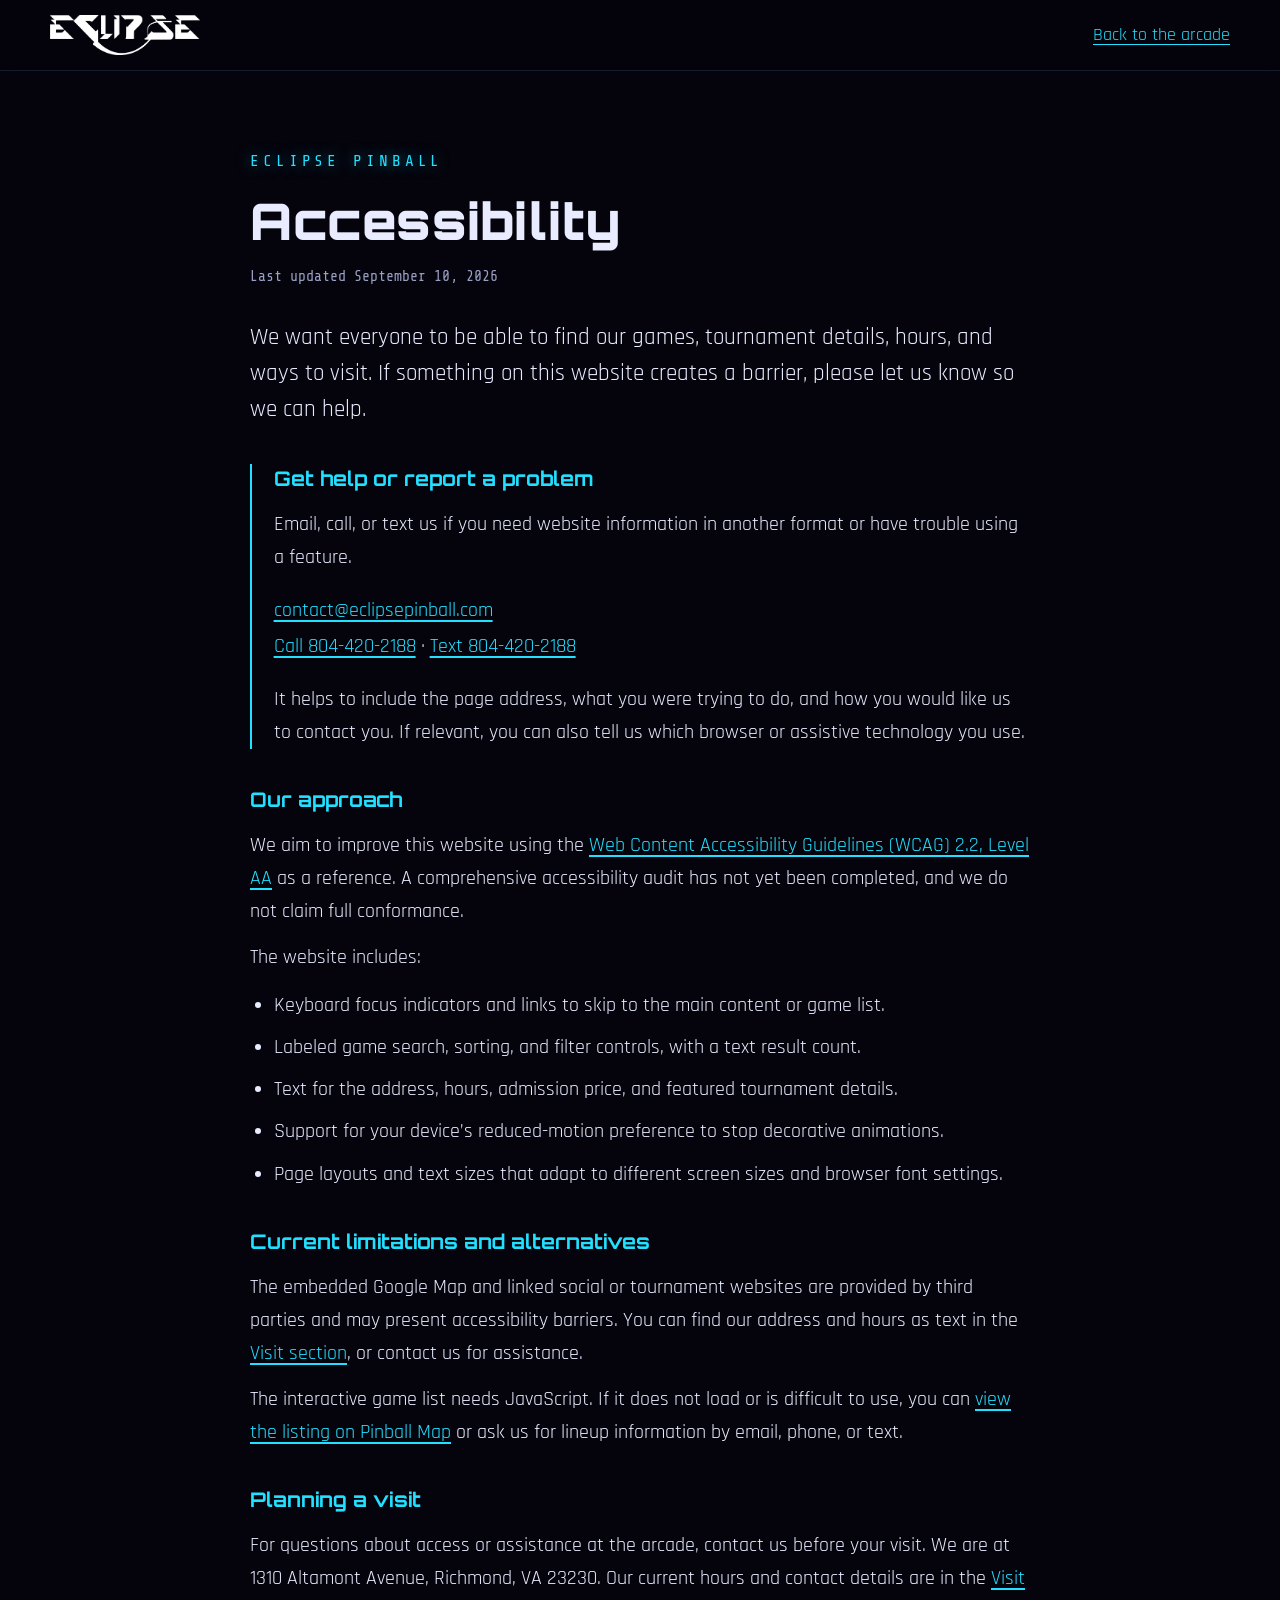
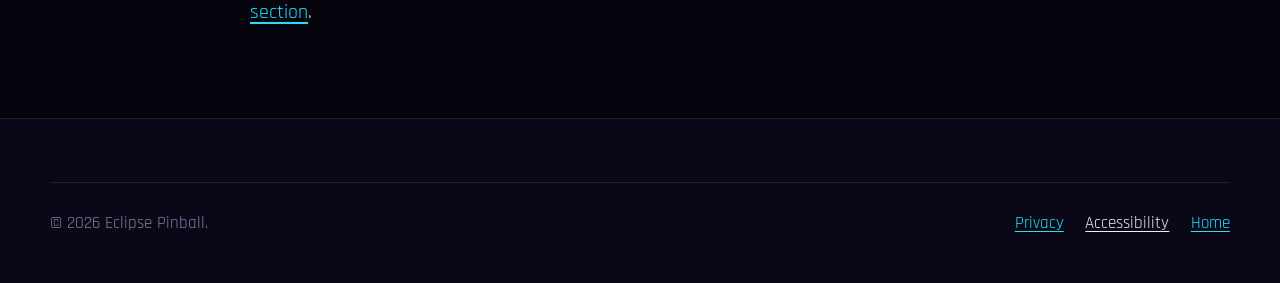
==== accessibility.html @ adfed713 "Add privacy and accessibility information pages" ====
<!DOCTYPE html>
<html lang="en">
<head>
  <meta charset="utf-8">
  <meta name="viewport" content="width=device-width, initial-scale=1">
  <title>Accessibility | Eclipse Pinball</title>
  <meta name="description" content="Accessibility information and ways to get help using the Eclipse Pinball website or planning your visit.">
  <meta name="theme-color" content="#05040c">
  <link rel="canonical" href="https://www.eclipsepinball.com/accessibility.html">
  <link rel="icon" href="assets/eclipse-badge.jpg">
  <link rel="stylesheet" href="assets/site.css">
</head>
<body class="policy-page">
  <a class="skip-link" href="#main-content">Skip to content</a>
  <header class="nav policy-header">
    <div class="wrap nav-in">
      <a class="policy-brand" href="index.html" aria-label="Eclipse Pinball home">
        <img src="assets/eclipse-wordmark-white.png" width="150" height="40" alt="Eclipse Pinball">
      </a>
      <a class="policy-back" href="index.html">Back to the arcade</a>
    </div>
  </header>

  <main class="wrap policy-document" id="main-content" tabindex="-1">
    <p class="eyebrow">Eclipse Pinball</p>
    <h1>Accessibility</h1>
    <p class="policy-date">Last updated <time datetime="2026-09-10">September 10, 2026</time></p>
    <p class="policy-intro">We want everyone to be able to find our games, tournament details, hours, and ways to visit. If something on this website creates a barrier, please let us know so we can help.</p>

    <section class="policy-section policy-contact" aria-labelledby="accessibility-help">
      <h2 id="accessibility-help">Get help or report a problem</h2>
      <p>Email, call, or text us if you need website information in another format or have trouble using a feature.</p>
      <address>
        <a href="mailto:contact@eclipsepinball.com?subject=Website%20accessibility">contact@eclipsepinball.com</a><br>
        <a href="tel:+18044202188">Call 804-420-2188</a> · <a href="sms:+18044202188">Text 804-420-2188</a>
      </address>
      <p>It helps to include the page address, what you were trying to do, and how you would like us to contact you. If relevant, you can also tell us which browser or assistive technology you use.</p>
    </section>

    <section class="policy-section" aria-labelledby="accessibility-approach">
      <h2 id="accessibility-approach">Our approach</h2>
      <p>We aim to improve this website using the <a href="https://www.w3.org/TR/WCAG22/">Web Content Accessibility Guidelines (WCAG) 2.2, Level AA</a> as a reference. A comprehensive accessibility audit has not yet been completed, and we do not claim full conformance.</p>
      <p>The website includes:</p>
      <ul>
        <li>Keyboard focus indicators and links to skip to the main content or game list.</li>
        <li>Labeled game search, sorting, and filter controls, with a text result count.</li>
        <li>Text for the address, hours, admission price, and featured tournament details.</li>
        <li>Support for your device’s reduced-motion preference to stop decorative animations.</li>
        <li>Page layouts and text sizes that adapt to different screen sizes and browser font settings.</li>
      </ul>
    </section>

    <section class="policy-section" aria-labelledby="accessibility-limitations">
      <h2 id="accessibility-limitations">Current limitations and alternatives</h2>
      <p>The embedded Google Map and linked social or tournament websites are provided by third parties and may present accessibility barriers. You can find our address and hours as text in the <a href="index.html#visit">Visit section</a>, or contact us for assistance.</p>
      <p>The interactive game list needs JavaScript. If it does not load or is difficult to use, you can <a href="https://pinballmap.com/map/?by_location_id=15825">view the listing on Pinball Map</a> or ask us for lineup information by email, phone, or text.</p>
    </section>

    <section class="policy-section" aria-labelledby="visiting-the-arcade">
      <h2 id="visiting-the-arcade">Planning a visit</h2>
      <p>For questions about access or assistance at the arcade, contact us before your visit. We are at 1310 Altamont Avenue, Richmond, VA 23230. Our current hours and contact details are in the <a href="index.html#visit">Visit section</a>.</p>
    </section>
  </main>

  <footer class="site policy-footer">
    <div class="wrap legal">
      <span>© 2026 Eclipse Pinball.</span>
      <nav class="policy-links" aria-label="Policies">
        <a href="privacy.html">Privacy</a>
        <a href="accessibility.html" aria-current="page">Accessibility</a>
        <a href="index.html">Home</a>
      </nav>
    </div>
  </footer>
</body>
</html>
---- assets/site.css ----
@font-face{font-family:'Orbitron';font-style:normal;font-weight:500;font-display:swap;src:url([data-uri]) format('woff2')}
@font-face{font-family:'Orbitron';font-style:normal;font-weight:700;font-display:swap;src:url([data-uri]) format('woff2')}
@font-face{font-family:'Orbitron';font-style:normal;font-weight:900;font-display:swap;src:url([data-uri]) format('woff2')}
@font-face{font-family:'Rajdhani';font-style:normal;font-weight:400;font-display:swap;src:url([data-uri]) format('woff2')}
@font-face{font-family:'Rajdhani';font-style:normal;font-weight:600;font-display:swap;src:url([data-uri]) format('woff2')}
@font-face{font-family:'Share Tech Mono';font-style:normal;font-weight:400;font-display:swap;src:url([data-uri]) format('woff2')}


/* ============================================================
   ECLIPSE PINBALL — design tokens
   ============================================================ */
:root{
  --void:#05040c;
  --ink:#0a0816;
  --panel:#100d20;
  --line:rgba(140,170,255,.14);
  --cyan:#22e0ff;
  --magenta:#ff2f8e;
  --violet:#8a5cff;
  --amber:#ffb43a;
  --text:#e9ecff;
  --dim:#9aa0c4;
  --faint:#7a80a4;   /* 5.15:1 on --ink — WCAG AA for normal text */
  --display:'Orbitron',system-ui,sans-serif;
  --body:'Rajdhani',system-ui,-apple-system,sans-serif;
  --mono:'Share Tech Mono',ui-monospace,monospace;
  --maxw:1180px;
  --r:14px;
}

*,*::before,*::after{box-sizing:border-box}
/* the UA stylesheet's [hidden]{display:none} loses to any explicit display
   rule (e.g. .btn{display:inline-flex}), so make it win */
[hidden]{display:none!important}
/* 112.5% of the user's base size = 18px by default, and every rem below
   scales with it. Using a percentage (not a px value) keeps browser
   font-size preferences working. */
html{font-size:112.5%;scroll-behavior:smooth;-webkit-text-size-adjust:100%}
body{
  margin:0;background:var(--void);color:var(--text);
  font-family:var(--body);font-size:1rem;line-height:1.62;
  overflow-x:hidden;
  -webkit-font-smoothing:antialiased;
}
img{max-width:100%;display:block}
a{color:var(--cyan);text-decoration:none}
a:hover{color:#fff}

:focus-visible{outline:2px solid var(--cyan);outline-offset:3px;border-radius:4px}

.wrap{width:min(100% - 2.5rem,var(--maxw));margin-inline:auto}

/* ---------- CRT scanlines + vignette ---------- */
.crt{
  position:fixed;inset:0;pointer-events:none;z-index:900;
  background:repeating-linear-gradient(
    to bottom,
    rgba(0,0,0,0) 0px, rgba(0,0,0,0) 2px,
    rgba(0,0,0,.22) 3px, rgba(0,0,0,.22) 4px);
  mix-blend-mode:multiply;opacity:.38;
}
.vig{
  position:fixed;inset:0;pointer-events:none;z-index:899;
  background:radial-gradient(ellipse at 50% 40%,transparent 40%,rgba(0,0,0,.65) 100%);
}

/* ---------- shared type ---------- */
.eyebrow{
  font-family:var(--mono);font-size:.9rem;letter-spacing:.24em;
  text-transform:uppercase;color:var(--cyan);margin:0 0 .9rem;
  text-shadow:0 0 14px rgba(34,224,255,.55);
}
h2.sec{
  font-family:var(--display);font-weight:900;
  font-size:clamp(1.9rem,5.2vw,3.1rem);
  letter-spacing:.04em;text-transform:uppercase;
  margin:0 0 .5rem;line-height:1.05;
}
h2.sec em{
  font-style:normal;
  background:linear-gradient(100deg,var(--cyan),var(--violet) 45%,var(--magenta));
  -webkit-background-clip:text;background-clip:text;color:transparent;
}
.lede{color:var(--dim);max-width:62ch;margin:0 0 2.4rem;font-size:1.16rem}

section{
  padding:clamp(4rem,10vw,7.5rem) 0;position:relative;
  scroll-margin-top:80px; /* clear the sticky nav on anchor jumps */
}
.hero{scroll-margin-top:0}

/* ---------- buttons ---------- */
.btn{
  display:inline-flex;align-items:center;gap:.55rem;
  font-family:var(--display);font-weight:700;font-size:.9rem;
  letter-spacing:.09em;text-transform:uppercase;
  min-height:44px;padding:.95rem 1.5rem;border-radius:999px;
  border:1px solid rgba(34,224,255,.4);
  color:var(--text);background:rgba(34,224,255,.06);
  text-align:center;transition:.22s ease;cursor:pointer;
}
.btn:hover{
  color:#04121a;background:var(--cyan);border-color:var(--cyan);
  box-shadow:0 0 30px rgba(34,224,255,.55);transform:translateY(-2px);
}
.btn.alt{border-color:rgba(255,47,142,.45);background:rgba(255,47,142,.07)}
.btn.alt:hover{background:var(--magenta);border-color:var(--magenta);color:#1a0410;box-shadow:0 0 30px rgba(255,47,142,.5)}

/* ============================================================
   NAV
   ============================================================ */
header.nav{
  position:sticky;top:0;z-index:800;
  backdrop-filter:blur(14px);-webkit-backdrop-filter:blur(14px);
  background:rgba(5,4,12,.72);
  border-bottom:1px solid transparent;
  transition:border-color .3s,background .3s;
}
header.nav.stuck{border-bottom-color:var(--line);background:rgba(5,4,12,.92)}
.nav-in{display:flex;align-items:center;gap:1.5rem;height:70px}
.brand{display:flex;align-items:center;gap:.7rem;margin-right:auto;color:var(--text)}
.brand img{width:34px;height:34px;border-radius:50%;box-shadow:0 0 18px rgba(34,224,255,.35)}
.brand .wm{height:19px;width:auto;color:var(--text)}
.nav-links{display:flex;gap:1.9rem;align-items:center}
.nav-links a{
  font-family:var(--display);font-weight:500;font-size:.84rem;
  letter-spacing:.14em;text-transform:uppercase;color:var(--dim);
  position:relative;padding:.4rem 0;
}
.nav-links a::after{
  content:'';position:absolute;left:0;right:100%;bottom:0;height:1px;
  background:var(--cyan);transition:right .28s ease;box-shadow:0 0 10px var(--cyan);
}
.nav-links a:hover{color:#fff}
.nav-links a:hover::after{right:0}
.nav .btn{padding:.66rem 1.2rem;font-size:.78rem}
#navToggle{display:none;background:none;border:0;color:var(--text);padding:.5rem;cursor:pointer}

@media(max-width:960px){
  .nav-links{
    position:fixed;inset:70px 0 auto;flex-direction:column;gap:0;
    background:rgba(5,4,12,.98);border-bottom:1px solid var(--line);
    padding:.5rem 0 1.4rem;transform:translateY(-120%);
    max-height:calc(100dvh - 70px);overflow-y:auto;visibility:hidden;pointer-events:none;
    transition:transform .32s cubic-bezier(.3,.9,.3,1);
  }
  .nav-links.open{transform:translateY(0);visibility:visible;pointer-events:auto}
  .nav-links a{padding:1.05rem 1.25rem;width:100%;font-size:.98rem;letter-spacing:.1em}
  .nav-links a::after{display:none}
  .nav .btn{margin:.8rem 1.25rem 0}
  #navToggle{display:block}
}

/* ============================================================
   HERO
   ============================================================ */
.hero{
  min-height:min(100svh,860px);
  display:flex;flex-direction:column;justify-content:center;
  padding:5rem 0 4rem;overflow:hidden;isolation:isolate;
}
/* synthwave grid floor */
.grid-floor{
  position:absolute;inset:auto 0 0;height:46%;z-index:-3;
  perspective:260px;perspective-origin:50% 0;overflow:hidden;
  mask-image:linear-gradient(to bottom,transparent,#000 22%,#000 72%,transparent);
  -webkit-mask-image:linear-gradient(to bottom,transparent,#000 22%,#000 72%,transparent);
}
.grid-floor::before{
  content:'';position:absolute;inset:-60% -20% -20%;
  background:
    repeating-linear-gradient(to right,rgba(34,224,255,.30) 0 1px,transparent 1px 74px),
    repeating-linear-gradient(to bottom,rgba(255,47,142,.28) 0 1px,transparent 1px 74px);
  transform:rotateX(78deg);transform-origin:50% 100%;
  animation:drift 7s linear infinite;
}
@keyframes drift{from{background-position:0 0,0 0}to{background-position:0 0,0 74px}}

/* eclipse corona */
.corona{
  position:absolute;z-index:-2;
  top:50%;left:50%;translate:-50% -58%;
  width:min(78vw,700px);aspect-ratio:1;border-radius:50%;
  background:var(--void);
  box-shadow:
    0 0 0 2px rgba(200,235,255,.75),
    0 0 60px 6px rgba(34,224,255,.55),
    0 0 160px 30px rgba(138,92,255,.42),
    0 0 300px 80px rgba(255,47,142,.20);
  animation:pulse 7s ease-in-out infinite;
}
.corona::after{
  content:'';position:absolute;inset:-3%;border-radius:50%;
  background:conic-gradient(from 0deg,
    rgba(34,224,255,.5),rgba(138,92,255,.15),
    rgba(255,47,142,.45),rgba(34,224,255,.15),rgba(34,224,255,.5));
  filter:blur(26px);z-index:-1;
  animation:spin 26s linear infinite;
}
/* keep the moon's face dark so hero copy stays readable over it */
.corona::before{
  content:'';position:absolute;inset:0;border-radius:50%;z-index:0;
  background:radial-gradient(circle at 50% 45%,
    rgba(5,4,12,.97) 0%,rgba(5,4,12,.93) 58%,
    rgba(5,4,12,.45) 84%,transparent 100%);
}
@keyframes pulse{0%,100%{filter:brightness(1)}50%{filter:brightness(1.28)}}
@keyframes spin{to{rotate:360deg}}

/* on narrow screens the hero is tall and thin — pull the corona up so it
   frames the wordmark instead of sitting behind the body copy */
@media(max-width:760px){
  /* sit the eclipse behind the wordmark only, so body copy never crosses
     the bright corona ring */
  .corona{width:min(68vw,290px);top:26%;translate:-50% -50%}
  .hero-in::before{
    inset:-14% -10%;
    background:radial-gradient(ellipse 84% 54% at 50% 72%,
      rgba(5,4,12,.96) 0%,rgba(5,4,12,.85) 58%,rgba(5,4,12,.4) 76%,transparent 88%);
  }
}

.hero-in{position:relative;text-align:center}
/* soft scrim so hero copy stays legible wherever the corona lands */
.hero-in::before{
  content:'';position:absolute;inset:-12% -8%;z-index:-1;pointer-events:none;
  background:radial-gradient(ellipse 74% 60% at 50% 62%,
    rgba(5,4,12,.94) 0%,rgba(5,4,12,.78) 52%,rgba(5,4,12,.35) 72%,transparent 84%);
}
.hero .wm{
  width:min(92%,780px);height:auto;margin:0 auto 1.6rem;color:#fff;
  filter:drop-shadow(0 0 22px rgba(34,224,255,.55)) drop-shadow(0 0 60px rgba(138,92,255,.45));
  /* Keep the original glow without periodically hiding the wordmark. */
}
@keyframes flicker{
  0%,96%,100%{opacity:1}
  96.5%{opacity:.42}97%{opacity:1}97.5%{opacity:.6}98%{opacity:1}
}
.hero h1{
  font-family:var(--display);font-weight:700;
  font-size:clamp(.85rem,2.4vw,1.3rem);letter-spacing:.42em;
  text-transform:uppercase;color:var(--text);
  margin:0 0 1.5rem;padding-left:.42em;
}
.hero .sub{
  color:var(--text);max-width:56ch;margin:0 auto 2.2rem;font-size:1.24rem;
  text-shadow:0 1px 14px rgba(5,4,12,.95),0 0 3px rgba(5,4,12,.8);
}
.hero .sub strong{color:var(--amber);font-weight:600}
.chips{display:flex;flex-wrap:wrap;gap:.6rem;justify-content:center;margin:0 0 2.4rem}
.chip{
  font-family:var(--mono);font-size:.84rem;letter-spacing:.12em;text-transform:uppercase;
  padding:.6rem 1.15rem;border-radius:999px;
  border:1px solid rgba(150,180,255,.3);
  background:rgba(8,6,18,.72);
  -webkit-backdrop-filter:blur(6px);backdrop-filter:blur(6px);
  color:var(--text);
}
.chip b{color:var(--cyan);font-weight:400;text-shadow:0 0 12px rgba(34,224,255,.5)}
.hero-cta{display:flex;gap:.9rem;justify-content:center;flex-wrap:wrap}

.scroll-hint{
  position:absolute;bottom:1.2rem;left:50%;translate:-50% 0;
  font-family:var(--mono);font-size:.76rem;letter-spacing:.24em;
  text-transform:uppercase;color:var(--dim);animation:bob 2.6s ease-in-out infinite;
  text-shadow:0 1px 10px rgba(5,4,12,.9);
}
@keyframes bob{0%,100%{transform:translateY(0)}50%{transform:translateY(7px)}}

/* ============================================================
   GAMES
   ============================================================ */
.games-head{display:flex;flex-wrap:wrap;align-items:flex-end;gap:1.5rem;justify-content:space-between}
.counter{text-align:right;line-height:1}
.counter .num{
  display:block;font-family:var(--display);font-weight:900;
  font-size:clamp(3.4rem,9vw,5.6rem);line-height:.86;letter-spacing:-.01em;
  background:linear-gradient(180deg,#fff,var(--cyan) 55%,var(--violet));
  -webkit-background-clip:text;background-clip:text;
  color:transparent;-webkit-text-fill-color:transparent;
  filter:drop-shadow(0 0 26px rgba(34,224,255,.4));
}
.counter .lbl{
  display:block;font-family:var(--mono);font-weight:400;
  font-size:.82rem;letter-spacing:.24em;text-transform:uppercase;
  color:var(--faint);margin-top:.6rem;
}
@media(max-width:700px){.counter{text-align:left}}

.controls{display:flex;flex-wrap:wrap;gap:.75rem;margin:2rem 0 1.2rem;align-items:center}
.search{
  flex:1 1 240px;position:relative;
}
.search input{
  width:100%;font-family:var(--body);font-size:1rem;color:var(--text);
  background:rgba(255,255,255,.04);border:1px solid var(--line);
  border-radius:999px;padding:.8rem 1.1rem .8rem 2.7rem;
  transition:.2s;
}
.search input:focus{outline:none;border-color:var(--cyan);box-shadow:0 0 22px rgba(34,224,255,.25)}
.search input::placeholder{color:var(--faint)}
.search svg{position:absolute;left:1rem;top:50%;translate:0 -50%;width:16px;height:16px;stroke:var(--faint);fill:none;stroke-width:2}

.filters{display:flex;flex-wrap:wrap;gap:.5rem}
.filters button{
  font-family:var(--mono);font-size:.82rem;letter-spacing:.1em;text-transform:uppercase;
  padding:.65rem 1.1rem;border-radius:999px;cursor:pointer;
  border:1px solid var(--line);background:transparent;color:var(--dim);transition:.2s;
}
.filters button:hover{color:#fff;border-color:rgba(34,224,255,.5)}
.filters button[aria-pressed="true"]{
  background:var(--cyan);border-color:var(--cyan);color:#04121a;
  box-shadow:0 0 22px rgba(34,224,255,.45);
}
select.sort{
  font-family:var(--mono);font-size:.82rem;letter-spacing:.09em;text-transform:uppercase;
  background:rgba(255,255,255,.04);color:var(--dim);
  border:1px solid var(--line);border-radius:999px;padding:.68rem 1.1rem;cursor:pointer;
}
select.sort:focus{outline:none;border-color:var(--cyan)}

.game-grid{
  display:grid;gap:.85rem;list-style:none;padding:0;margin:1.6rem 0 0;
  grid-template-columns:repeat(auto-fill,minmax(min(100%,275px),1fr));
}
.game{
  position:relative;padding:1.3rem 1.35rem;border-radius:var(--r);
  background:linear-gradient(160deg,rgba(255,255,255,.05),rgba(255,255,255,.015));
  border:1px solid var(--line);overflow:hidden;
  transition:transform .22s ease,border-color .22s,box-shadow .22s;
}
.game::before{
  content:'';position:absolute;inset:0;border-radius:var(--r);padding:1px;
  background:linear-gradient(135deg,var(--cyan),var(--magenta));
  -webkit-mask:linear-gradient(#000 0 0) content-box,linear-gradient(#000 0 0);
  -webkit-mask-composite:xor;mask-composite:exclude;
  opacity:0;transition:opacity .22s;
}
.game:hover{transform:translateY(-4px);box-shadow:0 14px 40px rgba(0,0,0,.55)}
.game:hover::before{opacity:1}
.game h3{
  font-family:var(--display);font-weight:700;font-size:1.06rem;
  letter-spacing:.01em;margin:0 0 .5rem;line-height:1.28;color:#fff;
  padding-right:1.3rem; /* clear the era dot */
}
.game .meta{
  font-family:var(--mono);font-size:.86rem;letter-spacing:.05em;
  color:var(--faint);text-transform:uppercase;
}
.game .meta .mfr{color:var(--dim)}
.edition{
  display:inline-block;margin-left:.4rem;vertical-align:middle;
  font-family:var(--mono);font-size:.74rem;letter-spacing:.08em;text-transform:uppercase;
  padding:.22rem .52rem;border-radius:4px;
  background:rgba(255,47,142,.16);color:var(--magenta);border:1px solid rgba(255,47,142,.3);
}
.era-dot{
  position:absolute;top:1.3rem;right:1.15rem;width:7px;height:7px;border-radius:50%;
}
.era-modern{background:var(--cyan);box-shadow:0 0 10px var(--cyan)}
.era-dmd{background:var(--violet);box-shadow:0 0 10px var(--violet)}
.era-classic{background:var(--amber);box-shadow:0 0 10px var(--amber)}

/* ---- collapsed lineup ----
   The cap is pure CSS so it's responsive without JS needing to know the
   viewport: 12 cards on desktop (3 rows of 4), 6 on phones (6 rows of 1). */
.grid-wrap{position:relative}
.game-grid:not(.expanded) .game:nth-child(n+13){display:none}
@media(max-width:700px){
  .game-grid:not(.expanded) .game:nth-child(n+7){display:none}
}
.grid-fade{
  position:absolute;left:0;right:0;bottom:0;height:150px;pointer-events:none;
  background:linear-gradient(to bottom,rgba(5,4,12,0),rgba(5,4,12,.85) 60%,var(--void));
}
.grid-more{text-align:center;margin-top:1.5rem}
.grid-more .btn{gap:.7rem}
.chev{transition:transform .25s ease}
#showAll[aria-expanded="true"] .chev{transform:rotate(180deg)}

.empty{
  grid-column:1/-1;text-align:center;padding:3rem 1rem;color:var(--faint);
  font-family:var(--mono);letter-spacing:.16em;text-transform:uppercase;font-size:.8rem;
}
.legend{
  display:flex;flex-wrap:wrap;gap:1.4rem;margin-top:1.8rem;
  font-family:var(--mono);font-size:.8rem;letter-spacing:.08em;
  text-transform:uppercase;color:var(--faint);align-items:center;
}
.legend i{display:inline-block;width:7px;height:7px;border-radius:50%;margin-right:.45rem}
.attrib{
  margin-top:1.8rem;font-size:.98rem;color:var(--faint);
  border-top:1px solid var(--line);padding-top:1.1rem;
}

/* ============================================================
   EVENTS
   ============================================================ */
#events{background:
  radial-gradient(ellipse 90% 60% at 50% 0%,rgba(138,92,255,.13),transparent 70%),
  var(--ink);
  border-block:1px solid var(--line);
}
/* ---- featured event ---- */
.ev-featured{
  display:grid;grid-template-columns:auto 1fr;gap:2.2rem;
  margin-top:.5rem;padding:2.2rem;border-radius:var(--r);position:relative;
  background:linear-gradient(140deg,
    rgba(255,47,142,.11),rgba(138,92,255,.07) 48%,rgba(255,255,255,.02));
  border:1px solid rgba(255,47,142,.3);
  box-shadow:0 0 60px rgba(255,47,142,.07) inset;
}
.date-block{
  align-self:start;text-align:center;min-width:132px;
  padding:1.2rem 1.3rem;border-radius:12px;
  background:rgba(5,4,12,.6);border:1px solid rgba(255,47,142,.25);
}
.date-block .mo{
  display:block;font-family:var(--mono);font-size:.94rem;letter-spacing:.24em;
  text-transform:uppercase;color:var(--magenta);
}
.date-block .day{
  display:block;font-family:var(--display);font-weight:900;
  font-size:3.5rem;line-height:1;margin:.25rem 0 .1rem;
  background:linear-gradient(180deg,#fff,var(--magenta) 75%);
  -webkit-background-clip:text;background-clip:text;
  color:transparent;-webkit-text-fill-color:transparent;
}
.date-block .yr{
  display:block;font-family:var(--mono);font-size:.86rem;
  letter-spacing:.18em;color:var(--faint);
}
.ev-body .tag{
  margin:0 0 .6rem;font-family:var(--mono);font-size:.84rem;
  letter-spacing:.14em;text-transform:uppercase;color:var(--cyan);
}
.ev-featured h3{
  font-family:var(--display);font-weight:900;
  font-size:clamp(1.4rem,3.6vw,2rem);letter-spacing:.02em;
  margin:0 0 .9rem;color:#fff;line-height:1.12;
}
.ev-lede{margin:0 0 .9rem;color:var(--dim);font-size:1.1rem;max-width:62ch}
.ev-detail{
  margin:1.5rem 0 0;padding-top:1.4rem;border-top:1px solid var(--line);
  display:flex;flex-wrap:wrap;gap:1.4rem 2.6rem;
}
.ev-detail dt{
  font-family:var(--mono);font-size:.82rem;letter-spacing:.18em;
  text-transform:uppercase;color:var(--faint);margin-bottom:.3rem;
}
.ev-detail dd{
  margin:0;font-family:var(--display);font-weight:700;
  font-size:1.16rem;color:#fff;
}
.ev-note{
  margin:1.4rem 0 0;font-size:1rem;color:var(--faint);
  border-left:2px solid rgba(255,47,142,.4);padding-left:.9rem;
}
/* auto-dims once data-ends has passed (see the JS at the bottom) */
.ev-featured.past{filter:saturate(.8)}
.past-tag{
  display:inline-block;margin:0 0 .8rem;
  font-family:var(--mono);font-size:.78rem;letter-spacing:.16em;
  text-transform:uppercase;color:var(--faint);
  border:1px solid var(--line);border-radius:999px;padding:.3rem .8rem;
}
@media(max-width:720px){
  .ev-featured{grid-template-columns:1fr;gap:1.5rem;padding:1.6rem}
  .date-block{justify-self:start;min-width:118px;padding:1rem 1.1rem}
  .date-block .day{font-size:2.9rem}
}

/* ---- private events ---- */
.private{
  margin-top:1.6rem;padding:1.9rem;border-radius:var(--r);
  display:flex;flex-wrap:wrap;gap:1.4rem;align-items:center;justify-content:space-between;
  background:linear-gradient(140deg,rgba(34,224,255,.09),rgba(138,92,255,.05) 60%,rgba(255,255,255,.02));
  border:1px solid rgba(34,224,255,.26);
}
.private-body{max-width:56ch}
.private h3{
  font-family:var(--display);font-weight:900;font-size:1.4rem;
  letter-spacing:.02em;margin:0 0 .6rem;color:#fff;
}
.private p:not(.tag){margin:0;color:var(--dim);font-size:1.08rem}
.private .tag{
  margin:0 0 .5rem;font-family:var(--mono);font-size:.84rem;
  letter-spacing:.14em;text-transform:uppercase;color:var(--cyan);
}
.private a{word-break:break-word}

.ifpa{
  margin-top:1.6rem;padding:1.5rem;border-radius:var(--r);
  border:1px dashed var(--line);background:rgba(255,255,255,.02);
  display:flex;flex-wrap:wrap;gap:1.2rem;align-items:center;justify-content:space-between;
}
.ifpa p{margin:0;color:var(--dim);font-size:1.06rem;max-width:52ch}
.ifpa-btns{display:flex;flex-wrap:wrap;gap:.75rem}

/* ============================================================
   FAQ
   ============================================================ */
#faq{
  background:
    radial-gradient(ellipse 85% 60% at 50% 0%,rgba(34,224,255,.08),transparent 70%),
    var(--ink);
  border-block:1px solid var(--line);
}
.faq-list{display:grid;gap:.7rem}

/* native <details> — works with JS disabled, keyboard-accessible for free */
.faq-item{
  border:1px solid var(--line);border-radius:var(--r);
  background:rgba(255,255,255,.028);overflow:hidden;
  transition:border-color .22s,background .22s;
}
.faq-item[open]{border-color:rgba(34,224,255,.34);background:rgba(34,224,255,.045)}
.faq-item:hover{border-color:rgba(34,224,255,.28)}

.faq-item summary{
  list-style:none;cursor:pointer;
  display:flex;align-items:center;gap:1rem;
  padding:1.25rem 1.4rem;
  font-family:var(--display);font-weight:700;
  font-size:1.04rem;line-height:1.35;color:#fff;
}
.faq-item summary::-webkit-details-marker{display:none}
.faq-item summary span{flex:1}
/* the +/− marker */
.faq-item summary::after{
  content:'';flex:0 0 auto;width:15px;height:15px;
  background:
    linear-gradient(var(--cyan),var(--cyan)) center/100% 2px no-repeat,
    linear-gradient(var(--cyan),var(--cyan)) center/2px 100% no-repeat;
  transition:transform .25s ease,opacity .25s;
  opacity:.85;
}
.faq-item[open] summary::after{transform:rotate(135deg)}
.faq-item summary:hover::after{opacity:1}

.faq-a{padding:0 1.4rem 1.35rem;max-width:74ch}
.faq-a p{margin:0;color:var(--dim);font-size:1.06rem}

.faq-more{
  margin-top:2.2rem;padding:1.5rem;border-radius:var(--r);
  border:1px dashed var(--line);background:rgba(255,255,255,.02);
  display:flex;flex-wrap:wrap;gap:1.1rem;align-items:center;justify-content:space-between;
}
.faq-more p{
  margin:0;font-family:var(--display);font-weight:700;
  font-size:1.1rem;color:#fff;
}
.faq-more-btns{display:flex;flex-wrap:wrap;gap:.75rem}

@media(max-width:560px){
  .faq-item summary{padding:1.1rem 1.15rem;font-size:.98rem;gap:.8rem}
  .faq-a{padding:0 1.15rem 1.2rem}
  .faq-more{flex-direction:column;align-items:flex-start}
}

/* ============================================================
   INSTAGRAM
   ============================================================ */
#social{
  background:
    radial-gradient(ellipse 80% 60% at 50% 100%,rgba(255,47,142,.10),transparent 70%),
    var(--ink);
  border-block:1px solid var(--line);
}
.social-head{
  display:flex;flex-wrap:wrap;gap:1.5rem;
  align-items:flex-end;justify-content:space-between;
}
.social-head .lede{margin-bottom:0}

/* fixed columns, not auto-fill: 6 posts land as a clean 3x2 / 2x3 instead of
   leaving an orphan tile on the last row */
.ig-grid{
  list-style:none;padding:0;margin:2.4rem 0 0;
  display:grid;gap:1rem;
  grid-template-columns:repeat(3,1fr);
}
@media(max-width:700px){
  .ig-grid{grid-template-columns:repeat(2,1fr);gap:.7rem}
  /* an odd number of posts would leave a half-empty last row on two columns,
     so the final tile spans the full width and reads as deliberate */
  .ig-grid li:last-child:nth-child(odd){grid-column:1/-1}
}
.ig-grid li{margin:0}
.ig-grid a{
  display:block;position:relative;aspect-ratio:1;border-radius:var(--r);
  overflow:hidden;border:1px solid var(--line);background:var(--panel);
  transition:transform .22s ease,border-color .22s,box-shadow .22s;
}
.ig-grid a:hover{
  transform:translateY(-4px);border-color:rgba(255,47,142,.55);
  box-shadow:0 14px 40px rgba(0,0,0,.55);
}
.ig-grid img{
  width:100%;height:100%;object-fit:cover;display:block;
  transition:transform .4s ease,filter .3s ease;
  filter:saturate(.92) brightness(.94);
}
.ig-grid a:hover img{transform:scale(1.06);filter:saturate(1) brightness(1)}
.ig-cap{
  position:absolute;inset:auto 0 0;padding:2.4rem .9rem .8rem;
  background:linear-gradient(to top,rgba(5,4,12,.94),transparent);
  font-size:.92rem;line-height:1.35;color:var(--text);
  opacity:0;transform:translateY(6px);transition:.25s ease;
}
.ig-grid a:hover .ig-cap,.ig-grid a:focus-visible .ig-cap{opacity:1;transform:none}
.ig-vid{
  position:absolute;top:.7rem;right:.7rem;width:26px;height:26px;
  border-radius:50%;background:rgba(5,4,12,.75);
  display:grid;place-items:center;color:#fff;
}

.ig-empty{
  margin-top:2.4rem;padding:2.6rem 1.5rem;border-radius:var(--r);
  border:1px dashed var(--line);background:rgba(255,255,255,.02);
  text-align:center;color:var(--dim);
}
.ig-empty svg{margin:0 auto 1rem;color:var(--magenta)}
.ig-empty p{margin:0 0 1.4rem;font-size:1.08rem}

.ig-note{
  margin-top:1.4rem;font-size:.92rem;color:var(--faint);
  border-top:1px solid var(--line);padding-top:1rem;
}

/* ============================================================
   VISIT
   ============================================================ */
.visit-grid{display:grid;gap:2.5rem;grid-template-columns:1fr 1fr;align-items:start}
@media(max-width:840px){.visit-grid{grid-template-columns:1fr}}
.info dl{margin:0;display:grid;gap:1.35rem}
.info dt{
  font-family:var(--mono);font-size:.82rem;letter-spacing:.18em;
  text-transform:uppercase;color:var(--cyan);margin-bottom:.3rem;
}
.info dd{margin:0;font-size:1.14rem;color:var(--text)}
.info dd .muted{color:var(--faint);font-size:1rem;display:block;margin-top:.3rem}
.hours-tbl{width:100%;border-collapse:collapse;font-size:1.1rem}
.hours-tbl td{padding:.36rem 0;color:#fff;font-weight:500}
.hours-tbl td:last-child{
  text-align:right;font-family:var(--mono);font-weight:400;
  font-size:.98rem;color:var(--dim);white-space:nowrap;
}
@media(max-width:420px){
  .hours-tbl td,.hours-tbl td:last-child{display:block;text-align:left}
  .hours-tbl td:last-child{padding-top:0;padding-bottom:.6rem}
}
.map-frame{
  border-radius:var(--r);overflow:hidden;border:1px solid var(--line);
  aspect-ratio:4/3;background:var(--panel);position:relative;
}
.map-link{
  display:inline-block;margin-top:.9rem;
  font-family:var(--mono);font-size:.84rem;letter-spacing:.12em;
  text-transform:uppercase;
}
/* filter the map tiles only, so the frame + border keep the dark theme
   even if the embed fails to load */
.map-frame iframe{
  width:100%;height:100%;border:0;display:block;
  filter:invert(.92) hue-rotate(180deg) saturate(.75) contrast(.9);
}

/* ============================================================
   FOOTER
   ============================================================ */
footer.site{
  border-top:1px solid var(--line);padding:3.5rem 0 2.5rem;
  background:var(--ink);
}
.foot-in{display:flex;flex-wrap:wrap;gap:2rem;justify-content:space-between;align-items:flex-start}
footer .wm{height:26px;width:auto;color:var(--dim);margin-bottom:1rem}
.social{display:flex;gap:1.2rem;margin:.4rem 0 0}
.social a{color:var(--dim)}
.social a:hover{color:var(--cyan)}
.social svg{width:21px;height:21px;fill:currentColor}
.legal{
  margin-top:2.8rem;padding-top:1.5rem;border-top:1px solid var(--line);
  font-size:.95rem;color:var(--faint);display:flex;flex-wrap:wrap;gap:1rem;justify-content:space-between;
}

/* ============================================================
   CALL-OR-TEXT CHOOSER
   Every tel: link opens this instead of dialling straight away, so a
   visitor on a phone can pick. Native <dialog> gives us the focus trap,
   Esc-to-close and backdrop for free. If <dialog> is unsupported the
   script bails out and the tel: links behave exactly as before.
   ============================================================ */
.ct-dialog{
  border:1px solid rgba(34,224,255,.34);border-radius:var(--r);
  background:linear-gradient(180deg,#0d0b1c,#080714);
  color:var(--text);padding:2rem 1.9rem 1.9rem;
  width:min(24rem,calc(100vw - 2.5rem));
  box-shadow:0 30px 90px rgba(0,0,0,.75),0 0 0 1px rgba(255,255,255,.04) inset;
}
.ct-dialog::backdrop{background:rgba(3,2,9,.78);backdrop-filter:blur(3px)}
.ct-dialog[open]{animation:ctIn .22s ease}
@keyframes ctIn{from{opacity:0;transform:translateY(10px) scale(.98)}}
@media(prefers-reduced-motion:reduce){.ct-dialog[open]{animation:none}}

.ct-close-form{margin:0;position:absolute;top:.55rem;right:.6rem}
.ct-close{
  appearance:none;border:0;background:transparent;cursor:pointer;
  color:var(--faint);font-size:1.5rem;line-height:1;
  padding:.35rem .55rem;border-radius:8px;
}
.ct-close:hover{color:#fff;background:rgba(255,255,255,.07)}

.ct-eyebrow{
  margin:0 0 .3rem;font-family:var(--mono);font-size:.78rem;
  letter-spacing:.18em;text-transform:uppercase;color:var(--cyan);
}
.ct-num{
  margin:0;font-family:var(--display);font-weight:800;
  font-size:1.6rem;letter-spacing:.01em;color:#fff;
}
.ct-sub{margin:.5rem 0 1.5rem;color:var(--dim);font-size:1rem}
.ct-actions{display:grid;gap:.7rem}
.ct-actions .btn{width:100%;justify-content:center}

/* ---------- reveal ---------- */
.rv{transition:opacity .7s ease,transform .7s ease}
.reveal-ready .rv:not(.in){opacity:0;transform:translateY(18px)}
.rv.in{opacity:1;transform:none}

@media(prefers-reduced-motion:reduce){
  *,*::before,*::after{animation:none!important;transition:none!important;scroll-behavior:auto!important}
  .rv,.reveal-ready .rv:not(.in){opacity:1;transform:none}
}

/* Small refinements around the original design. */
.skip-link{position:fixed;top:.5rem;left:1rem;z-index:1000;padding:.6rem 1rem;background:var(--cyan);color:var(--void);transform:translateY(-200%)}
.skip-link:focus{transform:none}
.policy-links{display:flex;flex-wrap:wrap;gap:.5rem 1.2rem}
.policy-links a{text-decoration:underline;text-underline-offset:.2em}
.policy-links a[aria-current="page"]{color:var(--text)}
header.policy-header{border-bottom-color:var(--line)}
.policy-brand{margin-right:auto;flex-shrink:0}
.policy-brand img{width:clamp(110px,20vw,150px);height:auto}
.policy-back{font-size:1rem;text-align:right;text-decoration:underline;text-underline-offset:.2em}
.policy-document{max-width:780px;padding-block:clamp(2.5rem,6vw,4.5rem);font-size:1.12rem;line-height:1.65}
.policy-document h1{font:900 clamp(1.55rem,4.5vw,2.8rem)/1.2 var(--display);letter-spacing:.01em;margin:0 0 .8rem;color:var(--text);overflow-wrap:anywhere}
.policy-date{font:400 .82rem/1.5 var(--mono);color:var(--dim);margin:0 0 1.8rem}
.policy-intro{font-size:1.15em;line-height:1.55;margin:0 0 2rem}
.policy-section{padding:0;margin:2rem 0 0;scroll-margin-top:90px}
.policy-section h2{font:700 1.12rem/1.45 var(--display);color:var(--cyan);margin:0 0 .8rem}
.policy-section p{margin:.7rem 0;color:var(--text)}
.policy-section a{text-decoration:underline;text-underline-offset:.18em;overflow-wrap:anywhere}
.policy-section ul{padding-left:1.35rem;margin:.8rem 0}.policy-section li{margin:.5rem 0}
.policy-contact{border-left:2px solid var(--cyan);padding-left:1.2rem}
.policy-contact address{font-style:normal;line-height:1.8;margin:1rem 0;overflow-wrap:anywhere}
.policy-footer .legal{margin-top:0}
@media(max-width:420px){.policy-header .nav-in{gap:.8rem}.policy-back{max-width:8rem}.policy-document{font-size:1.05rem}.policy-section h2{font-size:1rem}.policy-contact{padding-left:.85rem}}
.results-count{margin:1rem 0 0;color:var(--dim);font:400 .82rem/1.5 var(--mono)}
.game{min-width:0}
.game h3{overflow-wrap:anywhere}
.game::before{pointer-events:none}
.search input:focus-visible,select.sort:focus-visible{outline:2px solid var(--cyan);outline-offset:3px}
select.sort option{background:var(--panel);color:var(--text)}
#navToggle,.ct-close{min-width:44px;min-height:44px}
@media(max-width:420px){
  .hero-cta{gap:.8rem}
  .hero-cta .btn{width:100%;max-width:24rem}
  .chip{padding:.55rem .85rem}
  .filters button{min-height:44px}
}
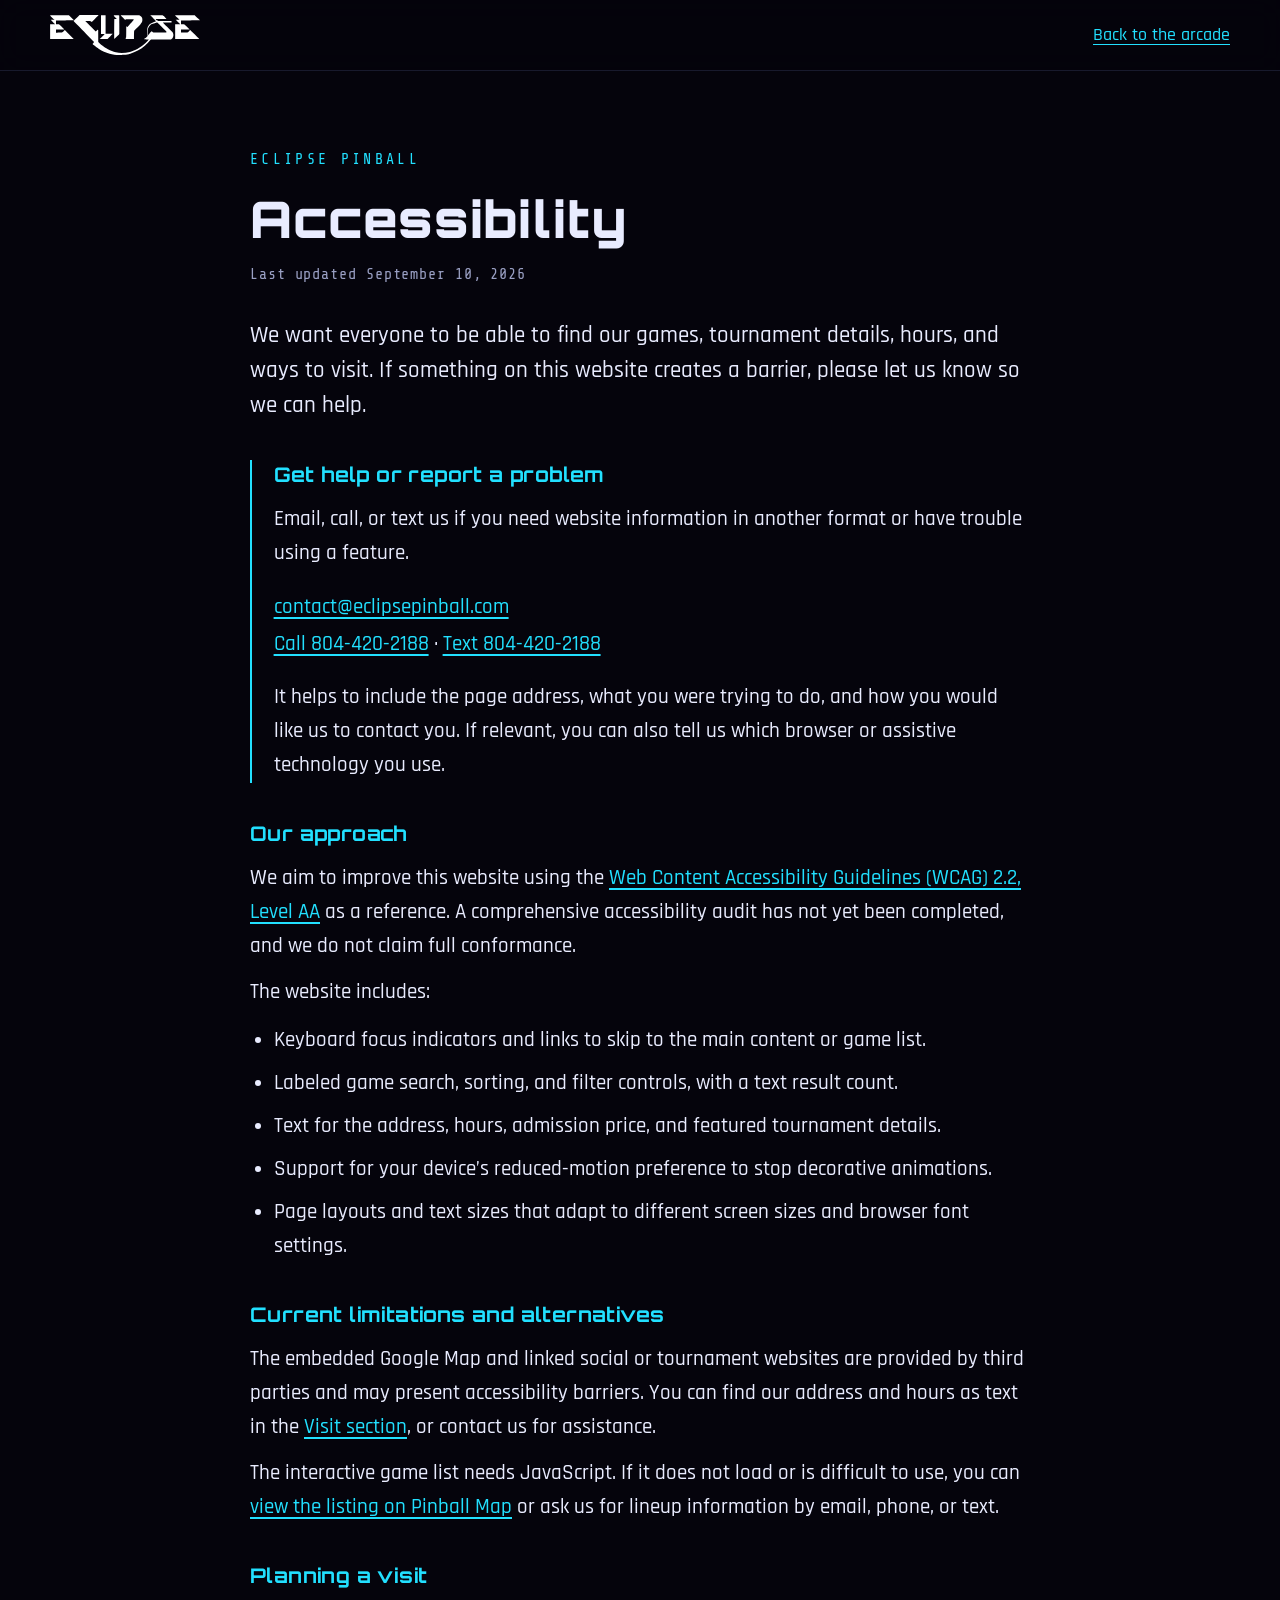
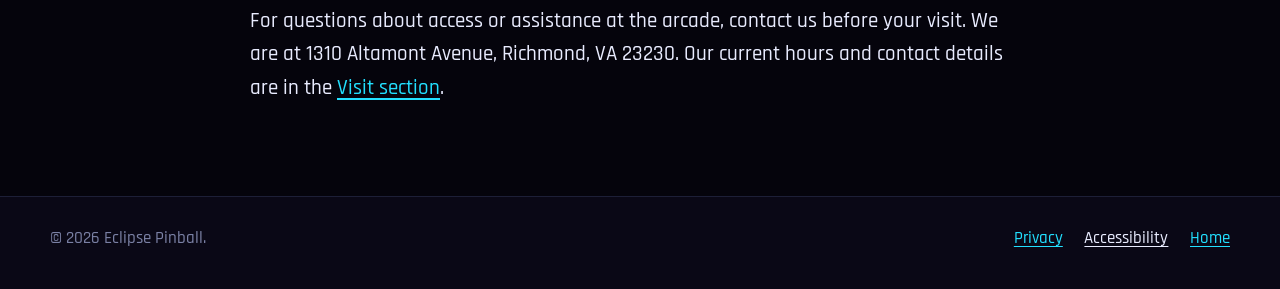
==== commit aa405a6b: "Add files via upload" ====
--- a/accessibility.html
+++ b/accessibility.html
@@ -7,7 +7,12 @@
   <meta name="description" content="Accessibility information and ways to get help using the Eclipse Pinball website or planning your visit.">
   <meta name="theme-color" content="#05040c">
   <link rel="canonical" href="https://www.eclipsepinball.com/accessibility.html">
-  <link rel="icon" href="assets/eclipse-badge.jpg">
+  <meta name="color-scheme" content="dark">
+  <link rel="icon" href="favicon.ico" sizes="any">
+  <link rel="icon" href="assets/icon-32.png" type="image/png" sizes="32x32">
+  <link rel="apple-touch-icon" href="assets/apple-touch-icon.png">
+  <link rel="preload" href="assets/fonts/orbitron-900.woff2" as="font" type="font/woff2" crossorigin>
+  <link rel="preload" href="assets/fonts/rajdhani-500.woff2" as="font" type="font/woff2" crossorigin>
   <link rel="stylesheet" href="assets/site.css">
 </head>
 <body class="policy-page">
@@ -15,7 +20,7 @@
   <header class="nav policy-header">
     <div class="wrap nav-in">
       <a class="policy-brand" href="index.html" aria-label="Eclipse Pinball home">
-        <img src="assets/eclipse-wordmark-white.png" width="150" height="40" alt="Eclipse Pinball">
+        <img src="assets/eclipse-wordmark.svg" width="150" height="40" alt="Eclipse Pinball">
       </a>
       <a class="policy-back" href="index.html">Back to the arcade</a>
     </div>
--- a/assets/site.css
+++ b/assets/site.css
@@ -1,19 +1,50 @@
-@font-face{font-family:'Orbitron';font-style:normal;font-weight:500;font-display:swap;src:url([data-uri]) format('woff2')}
-@font-face{font-family:'Orbitron';font-style:normal;font-weight:700;font-display:swap;src:url([data-uri]) format('woff2')}
-@font-face{font-family:'Orbitron';font-style:normal;font-weight:900;font-display:swap;src:url([data-uri]) format('woff2')}
-@font-face{font-family:'Rajdhani';font-style:normal;font-weight:400;font-display:swap;src:url([data-uri]) format('woff2')}
-@font-face{font-family:'Rajdhani';font-style:normal;font-weight:600;font-display:swap;src:url([data-uri]) format('woff2')}
-@font-face{font-family:'Share Tech Mono';font-style:normal;font-weight:400;font-display:swap;src:url([data-uri]) format('woff2')}
-
-
-/* ============================================================
-   ECLIPSE PINBALL — design tokens
+/* ============================================================
+   ECLIPSE PINBALL — site stylesheet
+   Shared by index.html, privacy.html, accessibility.html and 404.html.
+   ============================================================ */
+
+/* ---------- fonts ----------
+   Served as cached woff2 files (latin subset) instead of base64 inside this
+   stylesheet, so the CSS is small and stops blocking the first paint. The
+   three faces the hero needs are preloaded in each page's <head>.
+
+   The "Fallback" faces are local system fonts resized to the real fonts'
+   metrics, so text set in the fallback for the first few milliseconds takes
+   up the same space and nothing jumps when the real font arrives. */
+@font-face{font-family:'Orbitron';font-style:normal;font-weight:500;font-display:swap;src:url('fonts/orbitron-500.woff2') format('woff2')}
+@font-face{font-family:'Orbitron';font-style:normal;font-weight:700;font-display:swap;src:url('fonts/orbitron-700.woff2') format('woff2')}
+@font-face{font-family:'Orbitron';font-style:normal;font-weight:900;font-display:swap;src:url('fonts/orbitron-900.woff2') format('woff2')}
+@font-face{font-family:'Rajdhani';font-style:normal;font-weight:500;font-display:swap;src:url('fonts/rajdhani-500.woff2') format('woff2')}
+@font-face{font-family:'Rajdhani';font-style:normal;font-weight:600;font-display:swap;src:url('fonts/rajdhani-600.woff2') format('woff2')}
+@font-face{font-family:'Share Tech Mono';font-style:normal;font-weight:400;font-display:swap;src:url('fonts/share-tech-mono-400.woff2') format('woff2')}
+
+@font-face{font-family:'Orbitron Fallback';src:local('Arial'),local('Helvetica Neue'),local('Helvetica'),local('Roboto'),local('Liberation Sans');
+  size-adjust:126%;ascent-override:80.2%;descent-override:19.3%;line-gap-override:0%}
+@font-face{font-family:'Rajdhani Fallback';src:local('Arial'),local('Helvetica Neue'),local('Helvetica'),local('Roboto'),local('Liberation Sans');
+  size-adjust:89%;ascent-override:104.5%;descent-override:38.9%;line-gap-override:0%}
+@font-face{font-family:'Share Tech Mono Fallback';src:local('Courier New'),local('Liberation Mono'),local('Menlo'),local('Consolas');
+  size-adjust:90%;ascent-override:98.3%;descent-override:26.9%;line-gap-override:0%}
+
+/* ============================================================
+   TOKENS
+   Colour jobs, so each one means something:
+     cyan     anything you can press, and lamps that are lit
+     magenta  tournaments and events
+     amber    the dot-matrix readout, and pre-1990 machines
+     violet   atmosphere only (the corona), never UI
+   Font jobs:
+     Orbitron        names: headings, machine titles, buttons, nav
+     Rajdhani        anything you read: copy, questions, answers
+     Share Tech Mono data: dates, counts, labels, the readout
    ============================================================ */
 :root{
+  color-scheme:dark;
+
   --void:#05040c;
   --ink:#0a0816;
   --panel:#100d20;
   --line:rgba(140,170,255,.14);
+  --line-hi:rgba(150,180,255,.3);
   --cyan:#22e0ff;
   --magenta:#ff2f8e;
   --violet:#8a5cff;
@@ -21,13 +52,37 @@
   --text:#e9ecff;
   --dim:#9aa0c4;
   --faint:#7a80a4;   /* 5.15:1 on --ink — WCAG AA for normal text */
-  --display:'Orbitron',system-ui,sans-serif;
-  --body:'Rajdhani',system-ui,-apple-system,sans-serif;
-  --mono:'Share Tech Mono',ui-monospace,monospace;
+
+  --display:'Orbitron','Orbitron Fallback',sans-serif;
+  --body:'Rajdhani','Rajdhani Fallback',sans-serif;
+  --mono:'Share Tech Mono','Share Tech Mono Fallback',ui-monospace,monospace;
+
+  /* type scale, at an 18px root. Nothing on the page is set outside it. */
+  --fs-micro:.74rem;   /* 13.3px  badges and tags */
+  --fs-label:.84rem;   /* 15.1px  mono labels, meta lines, filters */
+  --fs-small:.94rem;   /* 16.9px  fine print */
+  --fs-body:1rem;      /* 18px    body copy */
+  --fs-lead:1.14rem;   /* 20.5px  section intros, answers, questions */
+  --fs-sub:1.24rem;    /* 22.3px  hero intro */
+  --fs-card:1.04rem;   /* 18.7px  machine names (Orbitron runs wide) */
+  --fs-block:1.4rem;   /* 25.2px  block titles */
+  --fs-h2:clamp(1.9rem,5.2vw,3.1rem);
+
+  /* tracking: three values, chosen by job */
+  --tr-data:.06em;     /* data you scan: STERN · 2012 */
+  --tr-label:.14em;    /* labels and meta lines */
+  --tr-wide:.22em;     /* single words that stand alone: SEP, HOURS */
+  --tr-btn:.09em;
+
   --maxw:1180px;
-  --r:14px;
-}
-
+  --r:10px;            /* cards and panels */
+  --r-sm:6px;          /* inputs, badges, the readout bezel */
+  --ease:cubic-bezier(.22,.68,.25,1);
+}
+
+/* ============================================================
+   BASE
+   ============================================================ */
 *,*::before,*::after{box-sizing:border-box}
 /* the UA stylesheet's [hidden]{display:none} loses to any explicit display
    rule (e.g. .btn{display:inline-flex}), so make it win */
@@ -35,53 +90,82 @@
 /* 112.5% of the user's base size = 18px by default, and every rem below
    scales with it. Using a percentage (not a px value) keeps browser
    font-size preferences working. */
-html{font-size:112.5%;scroll-behavior:smooth;-webkit-text-size-adjust:100%}
+html{
+  font-size:112.5%;scroll-behavior:smooth;-webkit-text-size-adjust:100%;
+  scrollbar-color:#2c2650 var(--void);
+}
 body{
   margin:0;background:var(--void);color:var(--text);
-  font-family:var(--body);font-size:1rem;line-height:1.62;
+  font-family:var(--body);font-weight:500;font-size:var(--fs-body);line-height:1.62;
   overflow-x:hidden;
-  -webkit-font-smoothing:antialiased;
-}
+  -webkit-font-smoothing:antialiased;-moz-osx-font-smoothing:grayscale;
+  -webkit-tap-highlight-color:rgba(34,224,255,.14);
+  font-kerning:normal;
+}
+::selection{background:rgba(34,224,255,.85);color:#04121a}
 img{max-width:100%;display:block}
 a{color:var(--cyan);text-decoration:none}
 a:hover{color:#fff}
+/* links inside running text are underlined, so they never rely on colour alone */
+:where(p,dd,.legal) a:not(.btn,.text-link){
+  text-decoration:underline;text-decoration-thickness:1px;
+  text-underline-offset:.22em;text-decoration-color:rgba(34,224,255,.45);
+  transition:text-decoration-color .16s,color .16s;
+}
+:where(p,dd,.legal) a:not(.btn,.text-link):hover{text-decoration-color:currentColor}
+.foot-links a{text-decoration:none}
 
 :focus-visible{outline:2px solid var(--cyan);outline-offset:3px;border-radius:4px}
 
 .wrap{width:min(100% - 2.5rem,var(--maxw));margin-inline:auto}
-
-/* ---------- CRT scanlines + vignette ---------- */
-.crt{
-  position:fixed;inset:0;pointer-events:none;z-index:900;
-  background:repeating-linear-gradient(
-    to bottom,
-    rgba(0,0,0,0) 0px, rgba(0,0,0,0) 2px,
-    rgba(0,0,0,.22) 3px, rgba(0,0,0,.22) 4px);
-  mix-blend-mode:multiply;opacity:.38;
-}
-.vig{
-  position:fixed;inset:0;pointer-events:none;z-index:899;
-  background:radial-gradient(ellipse at 50% 40%,transparent 40%,rgba(0,0,0,.65) 100%);
-}
+.nw{white-space:nowrap}
+@media(max-width:480px){.hide-sm{display:none}}
+.sr-only{
+  position:absolute!important;width:1px;height:1px;padding:0;margin:-1px;
+  overflow:hidden;clip:rect(0 0 0 0);clip-path:inset(50%);white-space:nowrap;border:0;
+}
+.skip-link{
+  position:fixed;top:.5rem;left:1rem;z-index:1000;padding:.6rem 1rem;border-radius:var(--r-sm);
+  font-family:var(--mono);font-size:var(--fs-label);letter-spacing:var(--tr-data);
+  background:var(--cyan);color:var(--void);transform:translateY(-200%);
+}
+.skip-link:focus{transform:none}
+
+/* Share Tech Mono has one weight. Body text is 500, so pin mono text to 400
+   explicitly rather than leave the browser to pick the nearest face. */
+.eyebrow,.skip-link,.sec-meta,.text-link,.filters button,select.sort,.results-count,
+.game .meta,.edition,.readout,.empty,.date-block .mo,.date-block .yr,.ev-body .tag,
+.ev-detail dt,.past-tag,.info dt,.hours-tbl td:last-child,.today-tag,.map-link,
+.foot-label,.ct-eyebrow,.policy-date{font-weight:400}
 
 /* ---------- shared type ---------- */
+/* Used by the policy pages' header line. */
 .eyebrow{
-  font-family:var(--mono);font-size:.9rem;letter-spacing:.24em;
+  font-family:var(--mono);font-size:var(--fs-label);letter-spacing:var(--tr-wide);
   text-transform:uppercase;color:var(--cyan);margin:0 0 .9rem;
-  text-shadow:0 0 14px rgba(34,224,255,.55);
 }
 h2.sec{
-  font-family:var(--display);font-weight:900;
-  font-size:clamp(1.9rem,5.2vw,3.1rem);
+  font-family:var(--display);font-weight:900;font-size:var(--fs-h2);
   letter-spacing:.04em;text-transform:uppercase;
-  margin:0 0 .5rem;line-height:1.05;
-}
-h2.sec em{
-  font-style:normal;
-  background:linear-gradient(100deg,var(--cyan),var(--violet) 45%,var(--magenta));
-  -webkit-background-clip:text;background-clip:text;color:transparent;
-}
-.lede{color:var(--dim);max-width:62ch;margin:0 0 2.4rem;font-size:1.16rem}
+  margin:0;line-height:1.05;color:var(--text);
+}
+/* one accent word, in the colour that belongs to that section */
+h2.sec em{font-style:normal;color:var(--magenta)}
+
+/* A section heading carries a line of real data under it (a count, a date,
+   a neighbourhood) instead of a decorative label above it. */
+.sec-head{margin:0 0 1rem}
+.sec-meta{
+  margin:.7rem 0 0;font-family:var(--mono);font-size:var(--fs-label);
+  letter-spacing:var(--tr-label);text-transform:uppercase;color:var(--dim);
+}
+.sec-meta #bigCount{color:var(--cyan)}
+h2.sec + .lede{margin-top:1rem}
+.lede{color:var(--dim);max-width:62ch;margin:0 0 2.4rem;font-size:var(--fs-lead);line-height:1.55}
+
+/* no single-word last lines in headings or copy */
+h2.sec,.ev-featured h3,.private h3,.hero .sub,.policy-document h1,.lost h1{text-wrap:balance}
+.lede,.ev-lede,.ev-more,.faq-a p,.private p,.attrib,.policy-section p,.lost p{text-wrap:pretty}
 
 section{
   padding:clamp(4rem,10vw,7.5rem) 0;position:relative;
@@ -89,22 +173,42 @@
 }
 .hero{scroll-margin-top:0}
 
-/* ---------- buttons ---------- */
+/* ---------- buttons ----------
+   Lit like a cabinet button: they fill on hover and press down on click.
+   No floating, no drifting. Hover styles only apply to devices that can
+   hover, so a tap on a phone doesn't leave a button stuck lit. */
 .btn{
-  display:inline-flex;align-items:center;gap:.55rem;
-  font-family:var(--display);font-weight:700;font-size:.9rem;
-  letter-spacing:.09em;text-transform:uppercase;
-  min-height:44px;padding:.95rem 1.5rem;border-radius:999px;
-  border:1px solid rgba(34,224,255,.4);
+  display:inline-flex;align-items:center;justify-content:center;gap:.55rem;
+  font-family:var(--display);font-weight:700;font-size:.86rem;
+  letter-spacing:var(--tr-btn);text-transform:uppercase;line-height:1.2;
+  min-height:44px;padding:.9rem 1.45rem;border-radius:999px;
+  border:1px solid rgba(34,224,255,.45);
   color:var(--text);background:rgba(34,224,255,.06);
-  text-align:center;transition:.22s ease;cursor:pointer;
-}
-.btn:hover{
-  color:#04121a;background:var(--cyan);border-color:var(--cyan);
-  box-shadow:0 0 30px rgba(34,224,255,.55);transform:translateY(-2px);
-}
-.btn.alt{border-color:rgba(255,47,142,.45);background:rgba(255,47,142,.07)}
-.btn.alt:hover{background:var(--magenta);border-color:var(--magenta);color:#1a0410;box-shadow:0 0 30px rgba(255,47,142,.5)}
+  text-align:center;cursor:pointer;
+  transition:background-color .16s ease,color .16s ease,border-color .16s ease,box-shadow .16s ease;
+}
+.btn:active{transform:translateY(1px)}
+.btn.alt{border-color:rgba(255,47,142,.5);background:rgba(255,47,142,.07)}
+@media(hover:hover){
+  .btn:hover{color:#04121a;background:var(--cyan);border-color:var(--cyan);box-shadow:0 0 18px rgba(34,224,255,.35)}
+  .btn.alt:hover{background:var(--magenta);border-color:var(--magenta);color:#1a0410;box-shadow:0 0 18px rgba(255,47,142,.35)}
+}
+
+/* quiet secondary action: a link, not a second competing button */
+.text-link{
+  display:inline-flex;align-items:center;gap:.55rem;min-height:44px;
+  font-family:var(--mono);font-size:var(--fs-label);letter-spacing:var(--tr-label);text-transform:uppercase;
+  color:var(--dim);
+}
+/* drawn arrow: none of the three fonts includes a → glyph */
+.text-link::after{
+  content:'';width:1em;height:1em;flex:0 0 auto;background:var(--cyan);
+  -webkit-mask:url("data:image/svg+xml,%3Csvg xmlns='http://www.w3.org/2000/svg' viewBox='0 0 16 16'%3E%3Cpath d='M2 8h11M9 4l4 4-4 4' fill='none' stroke='%23000' stroke-width='1.6'/%3E%3C/svg%3E") center/contain no-repeat;
+          mask:url("data:image/svg+xml,%3Csvg xmlns='http://www.w3.org/2000/svg' viewBox='0 0 16 16'%3E%3Cpath d='M2 8h11M9 4l4 4-4 4' fill='none' stroke='%23000' stroke-width='1.6'/%3E%3C/svg%3E") center/contain no-repeat;
+  transition:transform .16s ease;
+}
+.text-link:hover{color:#fff}
+.text-link:hover::after{transform:translateX(3px)}
 
 /* ============================================================
    NAV
@@ -119,22 +223,22 @@
 header.nav.stuck{border-bottom-color:var(--line);background:rgba(5,4,12,.92)}
 .nav-in{display:flex;align-items:center;gap:1.5rem;height:70px}
 .brand{display:flex;align-items:center;gap:.7rem;margin-right:auto;color:var(--text)}
-.brand img{width:34px;height:34px;border-radius:50%;box-shadow:0 0 18px rgba(34,224,255,.35)}
+.brand img{width:34px;height:34px;border-radius:50%}
 .brand .wm{height:19px;width:auto;color:var(--text)}
 .nav-links{display:flex;gap:1.9rem;align-items:center}
-.nav-links a{
-  font-family:var(--display);font-weight:500;font-size:.84rem;
-  letter-spacing:.14em;text-transform:uppercase;color:var(--dim);
-  position:relative;padding:.4rem 0;
-}
-.nav-links a::after{
+.nav-links a:not(.btn){
+  font-family:var(--display);font-weight:500;font-size:var(--fs-label);
+  letter-spacing:var(--tr-label);text-transform:uppercase;color:var(--dim);
+  position:relative;padding:.4rem 0;transition:color .16s;
+}
+.nav-links a:not(.btn)::after{
   content:'';position:absolute;left:0;right:100%;bottom:0;height:1px;
-  background:var(--cyan);transition:right .28s ease;box-shadow:0 0 10px var(--cyan);
-}
-.nav-links a:hover{color:#fff}
-.nav-links a:hover::after{right:0}
-.nav .btn{padding:.66rem 1.2rem;font-size:.78rem}
-#navToggle{display:none;background:none;border:0;color:var(--text);padding:.5rem;cursor:pointer}
+  background:var(--cyan);transition:right .22s ease;
+}
+.nav-links a:not(.btn):hover,.nav-links a.is-current{color:#fff}
+.nav-links a:not(.btn):hover::after,.nav-links a.is-current::after{right:0}
+.nav .btn{padding:.62rem 1.15rem;font-size:.76rem}
+#navToggle{display:none;background:none;border:0;color:var(--text);padding:.5rem;cursor:pointer;min-width:44px;min-height:44px}
 
 @media(max-width:960px){
   .nav-links{
@@ -142,12 +246,13 @@
     background:rgba(5,4,12,.98);border-bottom:1px solid var(--line);
     padding:.5rem 0 1.4rem;transform:translateY(-120%);
     max-height:calc(100dvh - 70px);overflow-y:auto;visibility:hidden;pointer-events:none;
-    transition:transform .32s cubic-bezier(.3,.9,.3,1);
+    transition:transform .32s cubic-bezier(.3,.9,.3,1),visibility 0s linear .32s;
   }
-  .nav-links.open{transform:translateY(0);visibility:visible;pointer-events:auto}
-  .nav-links a{padding:1.05rem 1.25rem;width:100%;font-size:.98rem;letter-spacing:.1em}
-  .nav-links a::after{display:none}
-  .nav .btn{margin:.8rem 1.25rem 0}
+  .nav-links.open{transform:translateY(0);visibility:visible;pointer-events:auto;transition-delay:0s}
+  .nav-links a:not(.btn){padding:1.05rem 1.25rem;width:100%;font-size:.98rem;letter-spacing:.1em}
+  .nav-links a:not(.btn)::after{display:none}
+  .nav-links a.is-current{color:var(--cyan)}
+  .nav .btn{margin:.8rem 1.25rem 0;width:auto}
   #navToggle{display:block}
 }
 
@@ -159,35 +264,99 @@
   display:flex;flex-direction:column;justify-content:center;
   padding:5rem 0 4rem;overflow:hidden;isolation:isolate;
 }
-/* synthwave grid floor */
+
+/* ---------- synthwave grid floor ----------
+   The lines are painted once and the whole plane slides toward you on the
+   GPU (transform, not background-position), so they move smoothly instead of
+   crawling and shimmering. The mask keeps the far rows, where lines would
+   bunch into moire, almost invisible, and lets the floor get brighter as it
+   comes toward the bottom edge, below the hero copy rather than behind it. */
 .grid-floor{
-  position:absolute;inset:auto 0 0;height:46%;z-index:-3;
-  perspective:260px;perspective-origin:50% 0;overflow:hidden;
-  mask-image:linear-gradient(to bottom,transparent,#000 22%,#000 72%,transparent);
-  -webkit-mask-image:linear-gradient(to bottom,transparent,#000 22%,#000 72%,transparent);
+  position:absolute;inset:auto 0 0;height:40%;z-index:-3;
+  perspective:300px;perspective-origin:50% 0;overflow:hidden;
+  -webkit-mask-image:linear-gradient(to bottom,transparent 0%,rgba(0,0,0,.12) 30%,rgba(0,0,0,.55) 62%,#000 86%,transparent 100%);
+          mask-image:linear-gradient(to bottom,transparent 0%,rgba(0,0,0,.12) 30%,rgba(0,0,0,.55) 62%,#000 86%,transparent 100%);
 }
 .grid-floor::before{
-  content:'';position:absolute;inset:-60% -20% -20%;
+  content:'';position:absolute;left:-120%;right:-120%;top:-80%;bottom:-40%;
+  /* soft 1px lines (a hard stop aliases once the plane is tilted) */
   background:
-    repeating-linear-gradient(to right,rgba(34,224,255,.30) 0 1px,transparent 1px 74px),
-    repeating-linear-gradient(to bottom,rgba(255,47,142,.28) 0 1px,transparent 1px 74px);
-  transform:rotateX(78deg);transform-origin:50% 100%;
-  animation:drift 7s linear infinite;
-}
-@keyframes drift{from{background-position:0 0,0 0}to{background-position:0 0,0 74px}}
-
-/* eclipse corona */
-.corona{
+    linear-gradient(to right,rgba(34,224,255,.42) 0,rgba(34,224,255,.42) 1px,rgba(34,224,255,0) 1.8px) 0 0/72px 72px,
+    linear-gradient(to bottom,rgba(255,47,142,.34) 0,rgba(255,47,142,.34) 1px,rgba(255,47,142,0) 1.8px) 0 0/72px 72px;
+  background-position:center 0;
+  transform-origin:50% 100%;
+  transform:rotateX(76deg) translateY(0);
+  will-change:transform;
+  animation:drift 9s linear infinite;
+}
+/* one tile of travel per loop, so the seam never shows */
+@keyframes drift{to{transform:rotateX(76deg) translateY(72px)}}
+@media(max-width:760px){
+  /* the phone hero is taller and the copy runs lower: keep the floor under the
+     button and dimmer, so it reads as ground, not as lines through the text */
+  .grid-floor{height:26%;opacity:.7}
+}
+
+/* scanlines + vignette, scoped to the hero so the rest of the page stays crisp.
+   The top band fades the corona glow out under the nav instead of cutting it
+   off in a straight line at the hero's edge. */
+.crt{
+  position:absolute;inset:0;z-index:-1;pointer-events:none;
+  background:
+    repeating-linear-gradient(to bottom,transparent 0 2px,rgba(0,0,0,.2) 3px 4px),
+    linear-gradient(to bottom,rgba(5,4,12,.9),rgba(5,4,12,0) 14%),
+    radial-gradient(ellipse at 50% 42%,transparent 45%,rgba(0,0,0,.6) 100%);
+  opacity:.75;
+}
+
+/* ---------- the eclipse ----------
+   On load the moon crosses the sun and the corona lights at totality. It
+   plays once; every keyframe animates FROM a start state, so the resting
+   state (and the reduced-motion state) is the finished eclipse. */
+.eclipse{
   position:absolute;z-index:-2;
   top:50%;left:50%;translate:-50% -58%;
-  width:min(78vw,700px);aspect-ratio:1;border-radius:50%;
+  width:min(78vw,700px);aspect-ratio:1;
+}
+.sun{
+  position:absolute;inset:3%;border-radius:50%;
+  background:radial-gradient(circle,
+    #f4fcff 0%,#cdf4ff 46%,rgba(34,224,255,.75) 72%,rgba(138,92,255,.25) 90%,transparent 100%);
+  filter:blur(3px);
+  opacity:0;
+  animation:sunset 1.3s ease-in both;
+}
+@keyframes sunset{0%,60%{opacity:.82}100%{opacity:0}}
+
+/* the wide violet/magenta glow is a gradient, not a 300px box-shadow:
+   browsers clip shadows that large, which left hard rectangular edges */
+.halo{
+  position:absolute;inset:-52%;border-radius:50%;pointer-events:none;
+  background:radial-gradient(circle,
+    rgba(138,92,255,.42) 32%,
+    rgba(160,70,230,.28) 40%,
+    rgba(255,47,142,.13) 52%,
+    rgba(255,47,142,.05) 62%,
+    transparent 72%);
+  animation:glow-in .9s ease-out .75s both;
+}
+.corona{
+  position:absolute;inset:0;z-index:1;border-radius:50%;
   background:var(--void);
   box-shadow:
     0 0 0 2px rgba(200,235,255,.75),
     0 0 60px 6px rgba(34,224,255,.55),
-    0 0 160px 30px rgba(138,92,255,.42),
-    0 0 300px 80px rgba(255,47,142,.20);
-  animation:pulse 7s ease-in-out infinite;
+    0 0 110px 18px rgba(138,92,255,.35);
+  animation:
+    transit 1.1s var(--ease) both,
+    ignite .7s ease-out .75s both;
+}
+@keyframes transit{from{transform:translateX(-64%)}}
+@keyframes ignite{
+  from{box-shadow:
+    0 0 0 1px rgba(200,235,255,.12),
+    0 0 0 0 rgba(34,224,255,0),
+    0 0 0 0 rgba(138,92,255,0)}
 }
 .corona::after{
   content:'';position:absolute;inset:-3%;border-radius:50%;
@@ -195,8 +364,9 @@
     rgba(34,224,255,.5),rgba(138,92,255,.15),
     rgba(255,47,142,.45),rgba(34,224,255,.15),rgba(34,224,255,.5));
   filter:blur(26px);z-index:-1;
-  animation:spin 26s linear infinite;
-}
+  animation:spin 120s linear infinite,glow-in .9s ease-out .75s both;
+}
+@keyframes glow-in{from{opacity:0}}
 /* keep the moon's face dark so hero copy stays readable over it */
 .corona::before{
   content:'';position:absolute;inset:0;border-radius:50%;z-index:0;
@@ -204,15 +374,12 @@
     rgba(5,4,12,.97) 0%,rgba(5,4,12,.93) 58%,
     rgba(5,4,12,.45) 84%,transparent 100%);
 }
-@keyframes pulse{0%,100%{filter:brightness(1)}50%{filter:brightness(1.28)}}
 @keyframes spin{to{rotate:360deg}}
 
-/* on narrow screens the hero is tall and thin — pull the corona up so it
-   frames the wordmark instead of sitting behind the body copy */
+/* on narrow screens the hero is tall and thin: sit the eclipse behind the
+   wordmark only, so body copy never crosses the bright corona ring */
 @media(max-width:760px){
-  /* sit the eclipse behind the wordmark only, so body copy never crosses
-     the bright corona ring */
-  .corona{width:min(68vw,290px);top:26%;translate:-50% -50%}
+  .eclipse{width:min(68vw,290px);top:26%;translate:-50% -50%}
   .hero-in::before{
     inset:-14% -10%;
     background:radial-gradient(ellipse 84% 54% at 50% 72%,
@@ -228,332 +395,402 @@
     rgba(5,4,12,.94) 0%,rgba(5,4,12,.78) 52%,rgba(5,4,12,.35) 72%,transparent 84%);
 }
 .hero .wm{
-  width:min(92%,780px);height:auto;margin:0 auto 1.6rem;color:#fff;
+  display:block;width:min(92%,780px);height:auto;margin:0 auto 1.6rem;color:#fff;
   filter:drop-shadow(0 0 22px rgba(34,224,255,.55)) drop-shadow(0 0 60px rgba(138,92,255,.45));
-  /* Keep the original glow without periodically hiding the wordmark. */
-}
-@keyframes flicker{
-  0%,96%,100%{opacity:1}
-  96.5%{opacity:.42}97%{opacity:1}97.5%{opacity:.6}98%{opacity:1}
-}
+  /* the backglass lamps catching on: two stutters, then steady */
+  animation:power-on .55s steps(1,end) .12s both;
+}
+@keyframes power-on{
+  0%{opacity:0}
+  25%{opacity:.85}
+  40%{opacity:.3}
+  55%{opacity:1}
+  100%{opacity:1}
+}
+/* the h1 names the business for search and screen readers; visually it's
+   the tagline under the wordmark */
 .hero h1{
   font-family:var(--display);font-weight:700;
-  font-size:clamp(.85rem,2.4vw,1.3rem);letter-spacing:.42em;
+  font-size:clamp(.85rem,2.4vw,1.3rem);letter-spacing:.42em;line-height:1.3;
   text-transform:uppercase;color:var(--text);
   margin:0 0 1.5rem;padding-left:.42em;
 }
+/* a drawn lamp instead of "·", which Orbitron doesn't include */
+.hero h1 .sep{
+  display:inline-block;width:.3em;height:.3em;border-radius:50%;
+  margin:0 .84em 0 .42em;vertical-align:.2em;
+  background:var(--cyan);box-shadow:0 0 8px rgba(34,224,255,.8);
+}
 .hero .sub{
-  color:var(--text);max-width:56ch;margin:0 auto 2.2rem;font-size:1.24rem;
+  color:var(--text);max-width:52ch;margin:0 auto 2rem;font-size:var(--fs-sub);line-height:1.55;
   text-shadow:0 1px 14px rgba(5,4,12,.95),0 0 3px rgba(5,4,12,.8);
 }
 .hero .sub strong{color:var(--amber);font-weight:600}
-.chips{display:flex;flex-wrap:wrap;gap:.6rem;justify-content:center;margin:0 0 2.4rem}
-.chip{
-  font-family:var(--mono);font-size:.84rem;letter-spacing:.12em;text-transform:uppercase;
-  padding:.6rem 1.15rem;border-radius:999px;
-  border:1px solid rgba(150,180,255,.3);
-  background:rgba(8,6,18,.72);
-  -webkit-backdrop-filter:blur(6px);backdrop-filter:blur(6px);
-  color:var(--text);
-}
-.chip b{color:var(--cyan);font-weight:400;text-shadow:0 0 12px rgba(34,224,255,.5)}
-.hero-cta{display:flex;gap:.9rem;justify-content:center;flex-wrap:wrap}
-
-.scroll-hint{
-  position:absolute;bottom:1.2rem;left:50%;translate:-50% 0;
-  font-family:var(--mono);font-size:.76rem;letter-spacing:.24em;
-  text-transform:uppercase;color:var(--dim);animation:bob 2.6s ease-in-out infinite;
-  text-shadow:0 1px 10px rgba(5,4,12,.9);
-}
-@keyframes bob{0%,100%{transform:translateY(0)}50%{transform:translateY(7px)}}
-
-/* ============================================================
-   GAMES
-   ============================================================ */
-.games-head{display:flex;flex-wrap:wrap;align-items:flex-end;gap:1.5rem;justify-content:space-between}
-.counter{text-align:right;line-height:1}
-.counter .num{
-  display:block;font-family:var(--display);font-weight:900;
-  font-size:clamp(3.4rem,9vw,5.6rem);line-height:.86;letter-spacing:-.01em;
-  background:linear-gradient(180deg,#fff,var(--cyan) 55%,var(--violet));
-  -webkit-background-clip:text;background-clip:text;
-  color:transparent;-webkit-text-fill-color:transparent;
-  filter:drop-shadow(0 0 26px rgba(34,224,255,.4));
-}
-.counter .lbl{
-  display:block;font-family:var(--mono);font-weight:400;
-  font-size:.82rem;letter-spacing:.24em;text-transform:uppercase;
-  color:var(--faint);margin-top:.6rem;
-}
-@media(max-width:700px){.counter{text-align:left}}
-
-.controls{display:flex;flex-wrap:wrap;gap:.75rem;margin:2rem 0 1.2rem;align-items:center}
-.search{
-  flex:1 1 240px;position:relative;
-}
+.hero h1,.hero .sub,.hero .readout,.hero-cta{animation:fade .5s ease-out both}
+.hero h1{animation-delay:.3s}
+.hero .sub{animation-delay:.36s}
+.hero .readout{animation-delay:.5s}
+.hero-cta{animation-delay:.62s}
+@keyframes fade{from{opacity:0}}
+
+/* ---------- dot-matrix readout ----------
+   The amber DMD on a '90s machine, as a strip of the four facts people ask
+   first. The letters are drawn solid so they stay readable; the pixel look
+   comes from a fine grid of gaps laid over the whole display, plus the faint
+   unlit pixels in the background, the way a real DMD looks when it's on. */
+.readout{
+  position:relative;isolation:isolate;
+  display:inline-flex;flex-wrap:wrap;justify-content:center;
+  gap:.3rem 0;margin:0 auto 2.3rem;padding:.85rem .6rem;
+  border-radius:var(--r-sm);
+  background:
+    radial-gradient(circle at 1px 1px,rgba(255,150,50,.09) 0 .8px,transparent 1.2px) 0 0/3px 3px,
+    #0a0604;
+  border:1px solid rgba(255,180,58,.2);
+  box-shadow:inset 0 0 0 3px rgba(0,0,0,.5),inset 0 0 30px rgba(255,120,30,.06);
+  font-family:var(--mono);font-size:1.28rem;line-height:1.35;
+  letter-spacing:.1em;text-transform:uppercase;
+}
+/* the pixel grid: thin dark gaps every 3px across the lit text */
+.readout::after{
+  content:'';position:absolute;inset:0;border-radius:inherit;pointer-events:none;
+  background:
+    repeating-linear-gradient(to right,transparent 0 2px,rgba(10,6,4,.42) 2px 3px),
+    repeating-linear-gradient(to bottom,transparent 0 2px,rgba(10,6,4,.42) 2px 3px);
+}
+.readout span{
+  padding:0 1.1rem;color:#ffc04e;
+  -webkit-text-stroke:.35px currentColor;
+  text-shadow:0 0 8px rgba(255,150,40,.5),0 0 2px rgba(255,190,90,.6);
+}
+.readout span + span{border-left:1px solid rgba(255,180,58,.22)}
+.readout b{font-weight:400}
+
+.hero-cta{display:flex;gap:1.4rem;justify-content:center;align-items:center;flex-wrap:wrap}
+
+@media(max-width:560px){
+  .hero h1{letter-spacing:.26em;padding-left:.26em}
+  .hero h1 .sep{margin:0 .7em 0 .44em}
+  .readout{font-size:1.06rem;letter-spacing:.08em;padding:.7rem .3rem;display:grid;grid-template-columns:1fr 1fr;width:100%;max-width:22rem}
+  .readout span{padding:.15rem .6rem}
+  .readout span + span{border-left:0}
+  .readout span:nth-child(even){border-left:1px solid rgba(255,180,58,.18)}
+  .hero-cta{flex-direction:column;gap:.6rem}
+  .hero-cta .btn{width:100%;max-width:22rem}
+}
+
+/* the narrowest phones (320–360px): keep the tagline on one line and each
+   readout cell on one line */
+@media(max-width:360px){
+  .hero h1{letter-spacing:.16em;padding-left:.16em}
+  .hero h1 .sep{margin:0 .5em 0 .34em}
+  .readout{font-size:.94rem;letter-spacing:.04em}
+  .readout span{white-space:nowrap;padding:.15rem .4rem}
+}
+
+/* ============================================================
+   LINEUP
+   ============================================================ */
+.controls{display:flex;flex-wrap:wrap;gap:.75rem;margin:0 0 1rem;align-items:center}
+.search{flex:1 1 240px;position:relative}
 .search input{
-  width:100%;font-family:var(--body);font-size:1rem;color:var(--text);
-  background:rgba(255,255,255,.04);border:1px solid var(--line);
-  border-radius:999px;padding:.8rem 1.1rem .8rem 2.7rem;
-  transition:.2s;
-}
-.search input:focus{outline:none;border-color:var(--cyan);box-shadow:0 0 22px rgba(34,224,255,.25)}
+  width:100%;min-height:46px;font-family:var(--body);font-weight:500;font-size:var(--fs-body);color:var(--text);
+  background:rgba(255,255,255,.03);border:1px solid var(--line);
+  border-radius:var(--r-sm);padding:.75rem 1rem .75rem 2.6rem;
+  transition:border-color .16s,background-color .16s;
+}
+.search input:hover{border-color:var(--line-hi)}
+.search input:focus{outline:none;border-color:var(--cyan);background:rgba(34,224,255,.04)}
+.search input:focus-visible{outline:2px solid var(--cyan);outline-offset:3px}
 .search input::placeholder{color:var(--faint)}
-.search svg{position:absolute;left:1rem;top:50%;translate:0 -50%;width:16px;height:16px;stroke:var(--faint);fill:none;stroke-width:2}
-
-.filters{display:flex;flex-wrap:wrap;gap:.5rem}
+.search svg{position:absolute;left:.95rem;top:50%;translate:0 -50%;width:16px;height:16px;stroke:var(--faint);fill:none;stroke-width:2}
+
+/* era filter as one segmented control; each segment carries its lamp colour,
+   so it doubles as the legend */
+.filters{
+  display:inline-flex;gap:2px;padding:3px;
+  border:1px solid var(--line);border-radius:var(--r-sm);background:rgba(255,255,255,.02);
+}
 .filters button{
-  font-family:var(--mono);font-size:.82rem;letter-spacing:.1em;text-transform:uppercase;
-  padding:.65rem 1.1rem;border-radius:999px;cursor:pointer;
-  border:1px solid var(--line);background:transparent;color:var(--dim);transition:.2s;
-}
-.filters button:hover{color:#fff;border-color:rgba(34,224,255,.5)}
+  display:inline-flex;align-items:center;gap:.5rem;
+  font-family:var(--mono);font-size:var(--fs-label);letter-spacing:var(--tr-data);text-transform:uppercase;
+  min-height:38px;padding:.45rem .85rem;border-radius:4px;cursor:pointer;
+  border:0;background:transparent;color:var(--dim);
+  transition:background-color .16s,color .16s,box-shadow .16s;
+}
 .filters button[aria-pressed="true"]{
-  background:var(--cyan);border-color:var(--cyan);color:#04121a;
-  box-shadow:0 0 22px rgba(34,224,255,.45);
-}
+  color:#fff;background:rgba(34,224,255,.12);
+  box-shadow:inset 0 0 0 1px rgba(34,224,255,.55);
+}
+@media(hover:hover){.filters button:not([aria-pressed="true"]):hover{color:#fff;background:rgba(255,255,255,.04)}}
+.lamp{display:inline-block;width:7px;height:7px;border-radius:50%;flex:0 0 auto}
+.filters button[aria-pressed="true"] .lamp{box-shadow:0 0 8px currentColor}
+
 select.sort{
-  font-family:var(--mono);font-size:.82rem;letter-spacing:.09em;text-transform:uppercase;
-  background:rgba(255,255,255,.04);color:var(--dim);
-  border:1px solid var(--line);border-radius:999px;padding:.68rem 1.1rem;cursor:pointer;
-}
+  min-height:46px;
+  font-family:var(--mono);font-size:var(--fs-label);letter-spacing:var(--tr-data);text-transform:uppercase;
+  background:rgba(255,255,255,.03);color:var(--dim);
+  border:1px solid var(--line);border-radius:var(--r-sm);padding:.6rem 1rem;cursor:pointer;
+}
+select.sort:hover{border-color:var(--line-hi)}
 select.sort:focus{outline:none;border-color:var(--cyan)}
+select.sort:focus-visible{outline:2px solid var(--cyan);outline-offset:3px}
+select.sort option{background:var(--panel);color:var(--text)}
+
+.results-count{margin:1rem 0 0;color:var(--dim);font:400 var(--fs-label)/1.5 var(--mono);letter-spacing:var(--tr-data)}
 
 .game-grid{
-  display:grid;gap:.85rem;list-style:none;padding:0;margin:1.6rem 0 0;
-  grid-template-columns:repeat(auto-fill,minmax(min(100%,275px),1fr));
-}
+  display:grid;gap:.7rem;list-style:none;padding:0;margin:1.2rem 0 0;
+  grid-template-columns:repeat(auto-fill,minmax(min(100%,265px),1fr));
+}
+/* Each card is a playfield insert: the lamp is dim until you're over it.
+   The cards aren't links, so nothing else moves on hover; that would
+   promise a click that doesn't go anywhere. */
 .game{
-  position:relative;padding:1.3rem 1.35rem;border-radius:var(--r);
-  background:linear-gradient(160deg,rgba(255,255,255,.05),rgba(255,255,255,.015));
+  position:relative;min-width:0;padding:1.1rem 1.2rem 1.15rem;border-radius:var(--r);
+  background:rgba(255,255,255,.025);
   border:1px solid var(--line);overflow:hidden;
-  transition:transform .22s ease,border-color .22s,box-shadow .22s;
-}
-.game::before{
-  content:'';position:absolute;inset:0;border-radius:var(--r);padding:1px;
-  background:linear-gradient(135deg,var(--cyan),var(--magenta));
-  -webkit-mask:linear-gradient(#000 0 0) content-box,linear-gradient(#000 0 0);
-  -webkit-mask-composite:xor;mask-composite:exclude;
-  opacity:0;transition:opacity .22s;
-}
-.game:hover{transform:translateY(-4px);box-shadow:0 14px 40px rgba(0,0,0,.55)}
-.game:hover::before{opacity:1}
+}
 .game h3{
-  font-family:var(--display);font-weight:700;font-size:1.06rem;
-  letter-spacing:.01em;margin:0 0 .5rem;line-height:1.28;color:#fff;
-  padding-right:1.3rem; /* clear the era dot */
+  font-family:var(--display);font-weight:700;font-size:var(--fs-card);
+  letter-spacing:.01em;margin:0 0 .45rem;line-height:1.3;color:#fff;
+  padding-right:1.3rem; /* clear the lamp */
+  overflow-wrap:anywhere;
 }
 .game .meta{
-  font-family:var(--mono);font-size:.86rem;letter-spacing:.05em;
+  font-family:var(--mono);font-size:var(--fs-label);letter-spacing:var(--tr-data);
   color:var(--faint);text-transform:uppercase;
 }
 .game .meta .mfr{color:var(--dim)}
 .edition{
-  display:inline-block;margin-left:.4rem;vertical-align:middle;
-  font-family:var(--mono);font-size:.74rem;letter-spacing:.08em;text-transform:uppercase;
-  padding:.22rem .52rem;border-radius:4px;
-  background:rgba(255,47,142,.16);color:var(--magenta);border:1px solid rgba(255,47,142,.3);
+  display:inline-block;margin-left:.45rem;vertical-align:.12em;
+  font-family:var(--mono);font-weight:400;font-size:var(--fs-micro);letter-spacing:var(--tr-data);text-transform:uppercase;
+  padding:.12rem .42rem;border-radius:3px;line-height:1.4;
+  color:var(--magenta);border:1px solid rgba(255,47,142,.4);
 }
 .era-dot{
-  position:absolute;top:1.3rem;right:1.15rem;width:7px;height:7px;border-radius:50%;
-}
-.era-modern{background:var(--cyan);box-shadow:0 0 10px var(--cyan)}
-.era-dmd{background:var(--violet);box-shadow:0 0 10px var(--violet)}
-.era-classic{background:var(--amber);box-shadow:0 0 10px var(--amber)}
+  position:absolute;top:1.25rem;right:1.15rem;width:7px;height:7px;border-radius:50%;
+  opacity:.5;transition:opacity .16s ease,box-shadow .16s ease;
+}
+@media(hover:hover){
+  .game:hover .era-dot{opacity:1;box-shadow:0 0 0 3px rgba(255,255,255,.06),0 0 12px currentColor}
+}
+.era-modern{background:var(--cyan);color:var(--cyan)}
+.era-dmd{background:var(--violet);color:var(--violet)}
+.era-classic{background:var(--amber);color:var(--amber)}
+
+/* filter, sort and show-all animate the cards to their new places where the
+   browser supports view transitions; everywhere else the list just updates */
+::view-transition-old(root),::view-transition-new(root){animation:none}
+::view-transition-group(*){animation-duration:.34s;animation-timing-function:var(--ease)}
+::view-transition-new(*):only-child{animation:vt-in .26s ease-out both}
+::view-transition-old(*):only-child{animation:vt-out .18s ease-in both}
+@keyframes vt-in{from{opacity:0;transform:scale(.97)}}
+@keyframes vt-out{to{opacity:0;transform:scale(.97)}}
 
 /* ---- collapsed lineup ----
    The cap is pure CSS so it's responsive without JS needing to know the
-   viewport: 12 cards on desktop (3 rows of 4), 6 on phones (6 rows of 1). */
+   viewport: 12 cards on desktop, 6 on phones. */
 .grid-wrap{position:relative}
 .game-grid:not(.expanded) .game:nth-child(n+13){display:none}
 @media(max-width:700px){
   .game-grid:not(.expanded) .game:nth-child(n+7){display:none}
 }
 .grid-fade{
-  position:absolute;left:0;right:0;bottom:0;height:150px;pointer-events:none;
+  position:absolute;left:0;right:0;bottom:0;height:140px;pointer-events:none;
   background:linear-gradient(to bottom,rgba(5,4,12,0),rgba(5,4,12,.85) 60%,var(--void));
 }
-.grid-more{text-align:center;margin-top:1.5rem}
+.grid-more{text-align:center;margin-top:1.4rem}
 .grid-more .btn{gap:.7rem}
-.chev{transition:transform .25s ease}
+.chev{transition:transform .2s ease}
 #showAll[aria-expanded="true"] .chev{transform:rotate(180deg)}
 
 .empty{
   grid-column:1/-1;text-align:center;padding:3rem 1rem;color:var(--faint);
-  font-family:var(--mono);letter-spacing:.16em;text-transform:uppercase;font-size:.8rem;
-}
-.legend{
-  display:flex;flex-wrap:wrap;gap:1.4rem;margin-top:1.8rem;
-  font-family:var(--mono);font-size:.8rem;letter-spacing:.08em;
-  text-transform:uppercase;color:var(--faint);align-items:center;
-}
-.legend i{display:inline-block;width:7px;height:7px;border-radius:50%;margin-right:.45rem}
+  font-family:var(--mono);letter-spacing:var(--tr-label);text-transform:uppercase;font-size:var(--fs-label);
+}
 .attrib{
-  margin-top:1.8rem;font-size:.98rem;color:var(--faint);
+  margin-top:2.4rem;font-size:var(--fs-small);color:var(--faint);max-width:72ch;
   border-top:1px solid var(--line);padding-top:1.1rem;
 }
 
+@media(max-width:700px){
+  .filters{display:grid;grid-template-columns:1fr 1fr;width:100%}
+  .filters button{justify-content:center;white-space:nowrap;padding:.45rem .5rem;min-height:44px}
+  select.sort{flex:1 1 auto}
+}
+
 /* ============================================================
    EVENTS
    ============================================================ */
-#events{background:
-  radial-gradient(ellipse 90% 60% at 50% 0%,rgba(138,92,255,.13),transparent 70%),
-  var(--ink);
+#events{
+  background:
+    radial-gradient(ellipse 90% 55% at 50% 0%,rgba(255,47,142,.08),transparent 70%),
+    var(--ink);
   border-block:1px solid var(--line);
 }
 /* ---- featured event ---- */
 .ev-featured{
   display:grid;grid-template-columns:auto 1fr;gap:2.2rem;
   margin-top:.5rem;padding:2.2rem;border-radius:var(--r);position:relative;
-  background:linear-gradient(140deg,
-    rgba(255,47,142,.11),rgba(138,92,255,.07) 48%,rgba(255,255,255,.02));
+  background:rgba(255,47,142,.045);
   border:1px solid rgba(255,47,142,.3);
-  box-shadow:0 0 60px rgba(255,47,142,.07) inset;
 }
 .date-block{
-  align-self:start;text-align:center;min-width:132px;
-  padding:1.2rem 1.3rem;border-radius:12px;
-  background:rgba(5,4,12,.6);border:1px solid rgba(255,47,142,.25);
+  align-self:start;text-align:center;min-width:120px;
+  padding:1.1rem 1.2rem;border-radius:var(--r-sm);
+  background:rgba(5,4,12,.65);border:1px solid rgba(255,47,142,.28);
 }
 .date-block .mo{
-  display:block;font-family:var(--mono);font-size:.94rem;letter-spacing:.24em;
+  display:block;font-family:var(--mono);font-size:var(--fs-label);letter-spacing:var(--tr-wide);
   text-transform:uppercase;color:var(--magenta);
 }
 .date-block .day{
   display:block;font-family:var(--display);font-weight:900;
-  font-size:3.5rem;line-height:1;margin:.25rem 0 .1rem;
-  background:linear-gradient(180deg,#fff,var(--magenta) 75%);
-  -webkit-background-clip:text;background-clip:text;
-  color:transparent;-webkit-text-fill-color:transparent;
+  font-size:3.3rem;line-height:1;margin:.25rem 0 .15rem;color:#fff;
+  font-variant-numeric:tabular-nums;
 }
 .date-block .yr{
-  display:block;font-family:var(--mono);font-size:.86rem;
-  letter-spacing:.18em;color:var(--faint);
+  display:block;font-family:var(--mono);font-size:var(--fs-label);
+  letter-spacing:var(--tr-label);color:var(--faint);
 }
 .ev-body .tag{
-  margin:0 0 .6rem;font-family:var(--mono);font-size:.84rem;
-  letter-spacing:.14em;text-transform:uppercase;color:var(--cyan);
+  margin:0 0 .55rem;font-family:var(--mono);font-size:var(--fs-label);
+  letter-spacing:var(--tr-label);text-transform:uppercase;color:var(--magenta);
 }
 .ev-featured h3{
   font-family:var(--display);font-weight:900;
   font-size:clamp(1.4rem,3.6vw,2rem);letter-spacing:.02em;
-  margin:0 0 .9rem;color:#fff;line-height:1.12;
-}
-.ev-lede{margin:0 0 .9rem;color:var(--dim);font-size:1.1rem;max-width:62ch}
+  margin:0 0 .8rem;color:#fff;line-height:1.12;
+}
+.ev-lede{margin:0 0 .9rem;color:var(--dim);font-size:var(--fs-lead);max-width:62ch}
 .ev-detail{
   margin:1.5rem 0 0;padding-top:1.4rem;border-top:1px solid var(--line);
   display:flex;flex-wrap:wrap;gap:1.4rem 2.6rem;
 }
 .ev-detail dt{
-  font-family:var(--mono);font-size:.82rem;letter-spacing:.18em;
+  font-family:var(--mono);font-size:var(--fs-label);letter-spacing:var(--tr-label);
   text-transform:uppercase;color:var(--faint);margin-bottom:.3rem;
 }
 .ev-detail dd{
   margin:0;font-family:var(--display);font-weight:700;
   font-size:1.16rem;color:#fff;
 }
-.ev-note{
-  margin:1.4rem 0 0;font-size:1rem;color:var(--faint);
-  border-left:2px solid rgba(255,47,142,.4);padding-left:.9rem;
-}
-/* auto-dims once data-ends has passed (see the JS at the bottom) */
-.ev-featured.past{filter:saturate(.8)}
+.ev-note{margin:1.4rem 0 0;font-size:var(--fs-body);color:var(--faint)}
+
+/* Once data-ends has passed (see the JS at the bottom) the card stops
+   competing for attention: it shrinks to a one-line record of the last
+   tournament and drops the sign-up details nobody needs any more. */
+.ev-featured.past{
+  grid-template-columns:auto 1fr;align-items:center;gap:1.4rem;
+  padding:1.2rem 2.4rem 1.2rem 1.4rem;background:transparent;border-color:var(--line);
+  width:fit-content;max-width:100%;
+}
+.ev-featured.past .date-block{min-width:84px;padding:.6rem .8rem;border-color:var(--line)}
+.ev-featured.past .date-block .day{font-size:1.9rem;color:var(--dim)}
+.ev-featured.past .date-block .mo{color:var(--faint)}
+.ev-featured.past .tag,
+.ev-featured.past .ev-detail,
+.ev-featured.past .ev-note{display:none}
+.ev-featured.past h3{font-size:1.2rem;margin:0 0 .2rem;color:var(--text)}
+.ev-featured.past .ev-lede{margin:0;font-size:var(--fs-body)}
 .past-tag{
-  display:inline-block;margin:0 0 .8rem;
-  font-family:var(--mono);font-size:.78rem;letter-spacing:.16em;
+  display:block;margin:0 0 .35rem;
+  font-family:var(--mono);font-size:var(--fs-micro);letter-spacing:var(--tr-label);
   text-transform:uppercase;color:var(--faint);
-  border:1px solid var(--line);border-radius:999px;padding:.3rem .8rem;
 }
 @media(max-width:720px){
   .ev-featured{grid-template-columns:1fr;gap:1.5rem;padding:1.6rem}
-  .date-block{justify-self:start;min-width:118px;padding:1rem 1.1rem}
-  .date-block .day{font-size:2.9rem}
+  .date-block{justify-self:start;min-width:110px;padding:.9rem 1rem}
+  .date-block .day{font-size:2.8rem}
+  .ev-featured.past{grid-template-columns:auto 1fr;gap:1rem;padding:1rem 1.1rem}
 }
 
 /* ---- private events ---- */
 .private{
-  margin-top:1.6rem;padding:1.9rem;border-radius:var(--r);
+  margin-top:1.4rem;padding:1.8rem 2.2rem;border-radius:var(--r);
   display:flex;flex-wrap:wrap;gap:1.4rem;align-items:center;justify-content:space-between;
-  background:linear-gradient(140deg,rgba(34,224,255,.09),rgba(138,92,255,.05) 60%,rgba(255,255,255,.02));
-  border:1px solid rgba(34,224,255,.26);
+  background:rgba(255,255,255,.025);
+  border:1px solid var(--line);
 }
 .private-body{max-width:56ch}
 .private h3{
-  font-family:var(--display);font-weight:900;font-size:1.4rem;
-  letter-spacing:.02em;margin:0 0 .6rem;color:#fff;
-}
-.private p:not(.tag){margin:0;color:var(--dim);font-size:1.08rem}
-.private .tag{
-  margin:0 0 .5rem;font-family:var(--mono);font-size:.84rem;
-  letter-spacing:.14em;text-transform:uppercase;color:var(--cyan);
-}
+  font-family:var(--display);font-weight:900;font-size:var(--fs-block);
+  letter-spacing:.02em;margin:0 0 .5rem;color:#fff;
+}
+.private p{margin:0;color:var(--dim);font-size:var(--fs-lead)}
 .private a{word-break:break-word}
-
-.ifpa{
-  margin-top:1.6rem;padding:1.5rem;border-radius:var(--r);
-  border:1px dashed var(--line);background:rgba(255,255,255,.02);
-  display:flex;flex-wrap:wrap;gap:1.2rem;align-items:center;justify-content:space-between;
-}
-.ifpa p{margin:0;color:var(--dim);font-size:1.06rem;max-width:52ch}
-.ifpa-btns{display:flex;flex-wrap:wrap;gap:.75rem}
+@media(max-width:560px){.private{padding:1.5rem}}
+
+.ev-more{margin:1.8rem 0 0;color:var(--dim);font-size:var(--fs-lead);max-width:64ch}
 
 /* ============================================================
    FAQ
    ============================================================ */
 #faq{
   background:
-    radial-gradient(ellipse 85% 60% at 50% 0%,rgba(34,224,255,.08),transparent 70%),
+    radial-gradient(ellipse 85% 60% at 50% 0%,rgba(34,224,255,.06),transparent 70%),
     var(--ink);
   border-block:1px solid var(--line);
 }
-.faq-list{display:grid;gap:.7rem}
-
-/* native <details> — works with JS disabled, keyboard-accessible for free */
-.faq-item{
+/* one panel with ruled rows, rather than seven floating boxes */
+.faq-list{
   border:1px solid var(--line);border-radius:var(--r);
-  background:rgba(255,255,255,.028);overflow:hidden;
-  transition:border-color .22s,background .22s;
-}
-.faq-item[open]{border-color:rgba(34,224,255,.34);background:rgba(34,224,255,.045)}
-.faq-item:hover{border-color:rgba(34,224,255,.28)}
-
+  background:rgba(255,255,255,.02);overflow:hidden;
+}
+.faq-item{border-top:1px solid var(--line);transition:background-color .16s}
+.faq-item:first-child{border-top:0}
+.faq-item[open]{background:rgba(34,224,255,.035)}
+
+/* questions are things you read, so they're set in Rajdhani, not Orbitron */
 .faq-item summary{
   list-style:none;cursor:pointer;
   display:flex;align-items:center;gap:1rem;
-  padding:1.25rem 1.4rem;
-  font-family:var(--display);font-weight:700;
-  font-size:1.04rem;line-height:1.35;color:#fff;
-}
+  padding:1.15rem 1.4rem;
+  font-family:var(--body);font-weight:600;
+  font-size:var(--fs-lead);line-height:1.35;color:#fff;
+  transition:color .16s;
+}
+@media(hover:hover){.faq-item summary:hover{color:var(--cyan)}}
 .faq-item summary::-webkit-details-marker{display:none}
 .faq-item summary span{flex:1}
-/* the +/− marker */
+.faq-item summary:focus-visible{outline-offset:-3px}
+/* the +/× marker */
 .faq-item summary::after{
-  content:'';flex:0 0 auto;width:15px;height:15px;
+  content:'';flex:0 0 auto;width:14px;height:14px;
   background:
     linear-gradient(var(--cyan),var(--cyan)) center/100% 2px no-repeat,
     linear-gradient(var(--cyan),var(--cyan)) center/2px 100% no-repeat;
-  transition:transform .25s ease,opacity .25s;
-  opacity:.85;
+  transition:transform .2s ease;
 }
 .faq-item[open] summary::after{transform:rotate(135deg)}
-.faq-item summary:hover::after{opacity:1}
-
-.faq-a{padding:0 1.4rem 1.35rem;max-width:74ch}
-.faq-a p{margin:0;color:var(--dim);font-size:1.06rem}
+
+/* answers open smoothly where the browser supports animating <details>;
+   everywhere else they simply appear */
+@supports (interpolate-size:allow-keywords){
+  .faq-list{interpolate-size:allow-keywords}
+  .faq-item::details-content{
+    block-size:0;overflow:hidden;
+    transition:block-size .24s ease,content-visibility .24s allow-discrete;
+  }
+  .faq-item[open]::details-content{block-size:auto}
+}
+
+.faq-a{padding:0 1.4rem 1.3rem;max-width:74ch}
+.faq-a p{margin:0;color:var(--dim);font-size:var(--fs-lead);line-height:1.55}
 
 .faq-more{
-  margin-top:2.2rem;padding:1.5rem;border-radius:var(--r);
-  border:1px dashed var(--line);background:rgba(255,255,255,.02);
-  display:flex;flex-wrap:wrap;gap:1.1rem;align-items:center;justify-content:space-between;
+  margin-top:2rem;
+  display:flex;flex-wrap:wrap;gap:1rem 1.4rem;align-items:center;
 }
 .faq-more p{
-  margin:0;font-family:var(--display);font-weight:700;
-  font-size:1.1rem;color:#fff;
+  margin:0;font-family:var(--body);font-weight:600;
+  font-size:var(--fs-lead);color:#fff;
 }
 .faq-more-btns{display:flex;flex-wrap:wrap;gap:.75rem}
 
 @media(max-width:560px){
-  .faq-item summary{padding:1.1rem 1.15rem;font-size:.98rem;gap:.8rem}
+  .faq-item summary{padding:1.05rem 1.15rem;gap:.8rem}
   .faq-a{padding:0 1.15rem 1.2rem}
   .faq-more{flex-direction:column;align-items:flex-start}
 }
@@ -563,7 +800,7 @@
    ============================================================ */
 #social{
   background:
-    radial-gradient(ellipse 80% 60% at 50% 100%,rgba(255,47,142,.10),transparent 70%),
+    radial-gradient(ellipse 80% 60% at 50% 100%,rgba(255,47,142,.07),transparent 70%),
     var(--ink);
   border-block:1px solid var(--line);
 }
@@ -576,12 +813,12 @@
 /* fixed columns, not auto-fill: 6 posts land as a clean 3x2 / 2x3 instead of
    leaving an orphan tile on the last row */
 .ig-grid{
-  list-style:none;padding:0;margin:2.4rem 0 0;
-  display:grid;gap:1rem;
+  list-style:none;padding:0;margin:2.2rem 0 0;
+  display:grid;gap:.8rem;
   grid-template-columns:repeat(3,1fr);
 }
 @media(max-width:700px){
-  .ig-grid{grid-template-columns:repeat(2,1fr);gap:.7rem}
+  .ig-grid{grid-template-columns:repeat(2,1fr);gap:.6rem}
   /* an odd number of posts would leave a half-empty last row on two columns,
      so the final tile spans the full width and reads as deliberate */
   .ig-grid li:last-child:nth-child(odd){grid-column:1/-1}
@@ -590,25 +827,27 @@
 .ig-grid a{
   display:block;position:relative;aspect-ratio:1;border-radius:var(--r);
   overflow:hidden;border:1px solid var(--line);background:var(--panel);
-  transition:transform .22s ease,border-color .22s,box-shadow .22s;
-}
-.ig-grid a:hover{
-  transform:translateY(-4px);border-color:rgba(255,47,142,.55);
-  box-shadow:0 14px 40px rgba(0,0,0,.55);
-}
+  transition:border-color .16s ease;
+}
+.ig-grid picture{display:contents}
 .ig-grid img{
   width:100%;height:100%;object-fit:cover;display:block;
-  transition:transform .4s ease,filter .3s ease;
-  filter:saturate(.92) brightness(.94);
-}
-.ig-grid a:hover img{transform:scale(1.06);filter:saturate(1) brightness(1)}
+  transition:filter .2s ease;
+  filter:saturate(.9) brightness(.9);
+}
 .ig-cap{
   position:absolute;inset:auto 0 0;padding:2.4rem .9rem .8rem;
   background:linear-gradient(to top,rgba(5,4,12,.94),transparent);
-  font-size:.92rem;line-height:1.35;color:var(--text);
-  opacity:0;transform:translateY(6px);transition:.25s ease;
-}
-.ig-grid a:hover .ig-cap,.ig-grid a:focus-visible .ig-cap{opacity:1;transform:none}
+  font-size:var(--fs-small);line-height:1.35;color:var(--text);
+  opacity:0;transition:opacity .2s ease;
+}
+@media(hover:hover){
+  .ig-grid a:hover{border-color:rgba(255,47,142,.55)}
+  .ig-grid a:hover img{filter:none}
+  .ig-grid a:hover .ig-cap{opacity:1}
+}
+.ig-grid a:focus-visible .ig-cap{opacity:1}
+@media(hover:none){.ig-cap{opacity:1}}
 .ig-vid{
   position:absolute;top:.7rem;right:.7rem;width:26px;height:26px;
   border-radius:50%;background:rgba(5,4,12,.75);
@@ -616,53 +855,70 @@
 }
 
 .ig-empty{
-  margin-top:2.4rem;padding:2.6rem 1.5rem;border-radius:var(--r);
-  border:1px dashed var(--line);background:rgba(255,255,255,.02);
+  margin-top:2.2rem;padding:2.6rem 1.5rem;border-radius:var(--r);
+  border:1px solid var(--line);background:rgba(255,255,255,.02);
   text-align:center;color:var(--dim);
 }
 .ig-empty svg{margin:0 auto 1rem;color:var(--magenta)}
-.ig-empty p{margin:0 0 1.4rem;font-size:1.08rem}
+.ig-empty p{margin:0 0 1.4rem;font-size:var(--fs-lead)}
 
 .ig-note{
-  margin-top:1.4rem;font-size:.92rem;color:var(--faint);
+  margin-top:1.4rem;font-size:var(--fs-small);color:var(--faint);
   border-top:1px solid var(--line);padding-top:1rem;
 }
 
 /* ============================================================
    VISIT
    ============================================================ */
+/* the address is the heading: it's the thing people came here for */
+h2.sec-address{font-size:clamp(1.55rem,5vw,3.1rem);letter-spacing:.02em}
 .visit-grid{display:grid;gap:2.5rem;grid-template-columns:1fr 1fr;align-items:start}
 @media(max-width:840px){.visit-grid{grid-template-columns:1fr}}
 .info dl{margin:0;display:grid;gap:1.35rem}
 .info dt{
-  font-family:var(--mono);font-size:.82rem;letter-spacing:.18em;
+  font-family:var(--mono);font-size:var(--fs-label);letter-spacing:var(--tr-wide);
   text-transform:uppercase;color:var(--cyan);margin-bottom:.3rem;
 }
-.info dd{margin:0;font-size:1.14rem;color:var(--text)}
-.info dd .muted{color:var(--faint);font-size:1rem;display:block;margin-top:.3rem}
-.hours-tbl{width:100%;border-collapse:collapse;font-size:1.1rem}
-.hours-tbl td{padding:.36rem 0;color:#fff;font-weight:500}
+.info dd{margin:0;font-size:var(--fs-lead);color:var(--text)}
+.info dd .muted{color:var(--faint);font-size:var(--fs-body);display:block;margin-top:.3rem}
+.hours-tbl{width:100%;border-collapse:collapse;font-size:var(--fs-lead)}
+.hours-tbl td{padding:.4rem 0;color:var(--dim);border-bottom:1px solid var(--line)}
+.hours-tbl tr:last-child td{border-bottom:0}
 .hours-tbl td:last-child{
-  text-align:right;font-family:var(--mono);font-weight:400;
-  font-size:.98rem;color:var(--dim);white-space:nowrap;
+  text-align:right;font-family:var(--mono);font-size:var(--fs-body);
+  letter-spacing:var(--tr-data);white-space:nowrap;
+}
+.hours-tbl tr.today td{color:#fff}
+.today-tag{
+  display:inline-block;margin-left:.6rem;vertical-align:.12em;
+  font-family:var(--mono);font-weight:400;font-size:var(--fs-micro);letter-spacing:var(--tr-label);text-transform:uppercase;
+  padding:.08rem .42rem;border-radius:3px;line-height:1.4;
+  color:var(--cyan);border:1px solid rgba(34,224,255,.5);
 }
 @media(max-width:420px){
-  .hours-tbl td,.hours-tbl td:last-child{display:block;text-align:left}
+  .hours-tbl td,.hours-tbl td:last-child{display:block;text-align:left;border-bottom:0}
   .hours-tbl td:last-child{padding-top:0;padding-bottom:.6rem}
 }
+.visit-cta{margin:2rem 0 0}
 .map-frame{
   border-radius:var(--r);overflow:hidden;border:1px solid var(--line);
   aspect-ratio:4/3;background:var(--panel);position:relative;
 }
+/* shown behind the map until it loads, and instead of it if it doesn't */
+.map-frame::before{
+  content:'1310 Altamont Ave · Richmond';position:absolute;inset:0;display:grid;place-items:center;
+  font-family:var(--mono);font-size:var(--fs-label);letter-spacing:var(--tr-label);
+  text-transform:uppercase;color:var(--faint);
+}
 .map-link{
   display:inline-block;margin-top:.9rem;
-  font-family:var(--mono);font-size:.84rem;letter-spacing:.12em;
+  font-family:var(--mono);font-size:var(--fs-label);letter-spacing:var(--tr-label);
   text-transform:uppercase;
 }
 /* filter the map tiles only, so the frame + border keep the dark theme
    even if the embed fails to load */
 .map-frame iframe{
-  width:100%;height:100%;border:0;display:block;
+  position:relative;width:100%;height:100%;border:0;display:block;
   filter:invert(.92) hue-rotate(180deg) saturate(.75) contrast(.9);
 }
 
@@ -674,14 +930,20 @@
   background:var(--ink);
 }
 .foot-in{display:flex;flex-wrap:wrap;gap:2rem;justify-content:space-between;align-items:flex-start}
-footer .wm{height:26px;width:auto;color:var(--dim);margin-bottom:1rem}
-.social{display:flex;gap:1.2rem;margin:.4rem 0 0}
-.social a{color:var(--dim)}
+footer .wm{display:block;height:26px;width:auto;color:var(--dim);margin-bottom:1rem}
+.foot-addr{margin:0;color:var(--dim);max-width:34ch}
+.foot-label{
+  font-family:var(--mono);font-size:var(--fs-label);letter-spacing:var(--tr-wide);
+  text-transform:uppercase;color:var(--faint);margin:0 0 .9rem;
+}
+.foot-links{margin:0;display:grid;gap:.5rem}
+.social{display:flex;gap:1.2rem;margin:.9rem 0 0}
+.social a{color:var(--dim);display:inline-grid;place-items:center;min-width:32px;min-height:32px}
 .social a:hover{color:var(--cyan)}
 .social svg{width:21px;height:21px;fill:currentColor}
 .legal{
   margin-top:2.8rem;padding-top:1.5rem;border-top:1px solid var(--line);
-  font-size:.95rem;color:var(--faint);display:flex;flex-wrap:wrap;gap:1rem;justify-content:space-between;
+  font-size:var(--fs-small);color:var(--faint);display:flex;flex-wrap:wrap;gap:1rem;justify-content:space-between;
 }
 
 /* ============================================================
@@ -699,73 +961,79 @@
   box-shadow:0 30px 90px rgba(0,0,0,.75),0 0 0 1px rgba(255,255,255,.04) inset;
 }
 .ct-dialog::backdrop{background:rgba(3,2,9,.78);backdrop-filter:blur(3px)}
-.ct-dialog[open]{animation:ctIn .22s ease}
-@keyframes ctIn{from{opacity:0;transform:translateY(10px) scale(.98)}}
-@media(prefers-reduced-motion:reduce){.ct-dialog[open]{animation:none}}
+.ct-dialog[open]{animation:ct-in .2s ease-out}
+@keyframes ct-in{from{opacity:0;transform:translateY(8px)}}
 
 .ct-close-form{margin:0;position:absolute;top:.55rem;right:.6rem}
 .ct-close{
   appearance:none;border:0;background:transparent;cursor:pointer;
   color:var(--faint);font-size:1.5rem;line-height:1;
-  padding:.35rem .55rem;border-radius:8px;
+  padding:.35rem .55rem;border-radius:8px;min-width:44px;min-height:44px;
 }
 .ct-close:hover{color:#fff;background:rgba(255,255,255,.07)}
 
 .ct-eyebrow{
-  margin:0 0 .3rem;font-family:var(--mono);font-size:.78rem;
-  letter-spacing:.18em;text-transform:uppercase;color:var(--cyan);
+  margin:0 0 .3rem;font-family:var(--mono);font-size:var(--fs-micro);
+  letter-spacing:var(--tr-wide);text-transform:uppercase;color:var(--cyan);
 }
 .ct-num{
-  margin:0;font-family:var(--display);font-weight:800;
-  font-size:1.6rem;letter-spacing:.01em;color:#fff;
-}
-.ct-sub{margin:.5rem 0 1.5rem;color:var(--dim);font-size:1rem}
+  margin:0;font-family:var(--display);font-weight:700;
+  font-size:1.6rem;letter-spacing:.02em;color:#fff;font-variant-numeric:tabular-nums;
+}
+.ct-sub{margin:.5rem 0 1.5rem;color:var(--dim);font-size:var(--fs-body)}
 .ct-actions{display:grid;gap:.7rem}
-.ct-actions .btn{width:100%;justify-content:center}
-
-/* ---------- reveal ---------- */
-.rv{transition:opacity .7s ease,transform .7s ease}
-.reveal-ready .rv:not(.in){opacity:0;transform:translateY(18px)}
-.rv.in{opacity:1;transform:none}
-
-@media(prefers-reduced-motion:reduce){
-  *,*::before,*::after{animation:none!important;transition:none!important;scroll-behavior:auto!important}
-  .rv,.reveal-ready .rv:not(.in){opacity:1;transform:none}
-}
-
-/* Small refinements around the original design. */
-.skip-link{position:fixed;top:.5rem;left:1rem;z-index:1000;padding:.6rem 1rem;background:var(--cyan);color:var(--void);transform:translateY(-200%)}
-.skip-link:focus{transform:none}
+.ct-actions .btn{width:100%}
+
+/* ============================================================
+   POLICY PAGES + 404
+   ============================================================ */
 .policy-links{display:flex;flex-wrap:wrap;gap:.5rem 1.2rem}
 .policy-links a{text-decoration:underline;text-underline-offset:.2em}
 .policy-links a[aria-current="page"]{color:var(--text)}
 header.policy-header{border-bottom-color:var(--line)}
-.policy-brand{margin-right:auto;flex-shrink:0}
+.policy-brand{margin-right:auto;flex-shrink:0;display:block}
 .policy-brand img{width:clamp(110px,20vw,150px);height:auto}
-.policy-back{font-size:1rem;text-align:right;text-decoration:underline;text-underline-offset:.2em}
-.policy-document{max-width:780px;padding-block:clamp(2.5rem,6vw,4.5rem);font-size:1.12rem;line-height:1.65}
-.policy-document h1{font:900 clamp(1.55rem,4.5vw,2.8rem)/1.2 var(--display);letter-spacing:.01em;margin:0 0 .8rem;color:var(--text);overflow-wrap:anywhere}
-.policy-date{font:400 .82rem/1.5 var(--mono);color:var(--dim);margin:0 0 1.8rem}
-.policy-intro{font-size:1.15em;line-height:1.55;margin:0 0 2rem}
+.policy-back{font-size:var(--fs-body);text-align:right;text-decoration:underline;text-underline-offset:.2em}
+.policy-document{max-width:780px;padding-block:clamp(2.5rem,6vw,4.5rem);font-size:var(--fs-lead);line-height:1.65}
+.policy-document h1{font:900 clamp(1.55rem,4.5vw,2.8rem)/1.2 var(--display);letter-spacing:.02em;margin:0 0 .8rem;color:var(--text);overflow-wrap:anywhere}
+.policy-date{font:400 var(--fs-label)/1.5 var(--mono);letter-spacing:var(--tr-data);color:var(--dim);margin:0 0 1.8rem}
+.policy-intro{font-size:1.1em;line-height:1.55;margin:0 0 2rem}
 .policy-section{padding:0;margin:2rem 0 0;scroll-margin-top:90px}
-.policy-section h2{font:700 1.12rem/1.45 var(--display);color:var(--cyan);margin:0 0 .8rem}
+.policy-section h2{font:700 1.12rem/1.45 var(--display);letter-spacing:.02em;color:var(--cyan);margin:0 0 .8rem}
 .policy-section p{margin:.7rem 0;color:var(--text)}
 .policy-section a{text-decoration:underline;text-underline-offset:.18em;overflow-wrap:anywhere}
 .policy-section ul{padding-left:1.35rem;margin:.8rem 0}.policy-section li{margin:.5rem 0}
 .policy-contact{border-left:2px solid var(--cyan);padding-left:1.2rem}
 .policy-contact address{font-style:normal;line-height:1.8;margin:1rem 0;overflow-wrap:anywhere}
-.policy-footer .legal{margin-top:0}
+footer.policy-footer{padding:1.6rem 0 2rem}
+.policy-footer .legal{margin-top:0;padding-top:0;border-top:0}
 @media(max-width:420px){.policy-header .nav-in{gap:.8rem}.policy-back{max-width:8rem}.policy-document{font-size:1.05rem}.policy-section h2{font-size:1rem}.policy-contact{padding-left:.85rem}}
-.results-count{margin:1rem 0 0;color:var(--dim);font:400 .82rem/1.5 var(--mono)}
-.game{min-width:0}
-.game h3{overflow-wrap:anywhere}
-.game::before{pointer-events:none}
-.search input:focus-visible,select.sort:focus-visible{outline:2px solid var(--cyan);outline-offset:3px}
-select.sort option{background:var(--panel);color:var(--text)}
-#navToggle,.ct-close{min-width:44px;min-height:44px}
-@media(max-width:420px){
-  .hero-cta{gap:.8rem}
-  .hero-cta .btn{width:100%;max-width:24rem}
-  .chip{padding:.55rem .85rem}
-  .filters button{min-height:44px}
-}
+
+/* 404: "ball drained" */
+.lost{min-height:calc(100svh - 70px - 140px);display:grid;place-items:center;text-align:center;padding:4rem 0}
+.lost .readout{margin-bottom:1.8rem}
+.lost h1{font:900 var(--fs-h2)/1.05 var(--display);letter-spacing:.04em;text-transform:uppercase;margin:0 0 1rem}
+.lost p{color:var(--dim);font-size:var(--fs-lead);max-width:44ch;margin:0 auto 2rem}
+
+/* ============================================================
+   PRINT — hours, address and contact on paper, nothing else
+   ============================================================ */
+@media print{
+  :root{color-scheme:light}
+  body{background:#fff;color:#000;font-size:11pt}
+  header.nav,.hero,#social,.controls,.grid-more,.grid-fade,.btn,.text-link,.map-wrap,.ct-dialog,.faq-more,.skip-link,.social{display:none!important}
+  section{padding:1.2rem 0;border:0!important;background:none!important}
+  h2.sec,.game h3,.ev-featured h3,.private h3,.faq-item summary{color:#000}
+  .lede,.game .meta,.faq-a p,.info dd,.hours-tbl td,.attrib,.legal,.foot-addr,.sec-meta{color:#222!important}
+  .game{border-color:#ccc;break-inside:avoid}
+  .game-grid:not(.expanded) .game{display:block!important}
+  a{color:#000;text-decoration:underline}
+}
+
+/* ---------- reduced motion ----------
+   Every animation above is written so its resting state is the finished
+   state, so switching animation off lands on totality, fully lit. */
+@media(prefers-reduced-motion:reduce){
+  *,*::before,*::after{animation:none!important;transition:none!important;scroll-behavior:auto!important}
+  ::view-transition-group(*),::view-transition-old(*),::view-transition-new(*){animation:none!important}
+}
